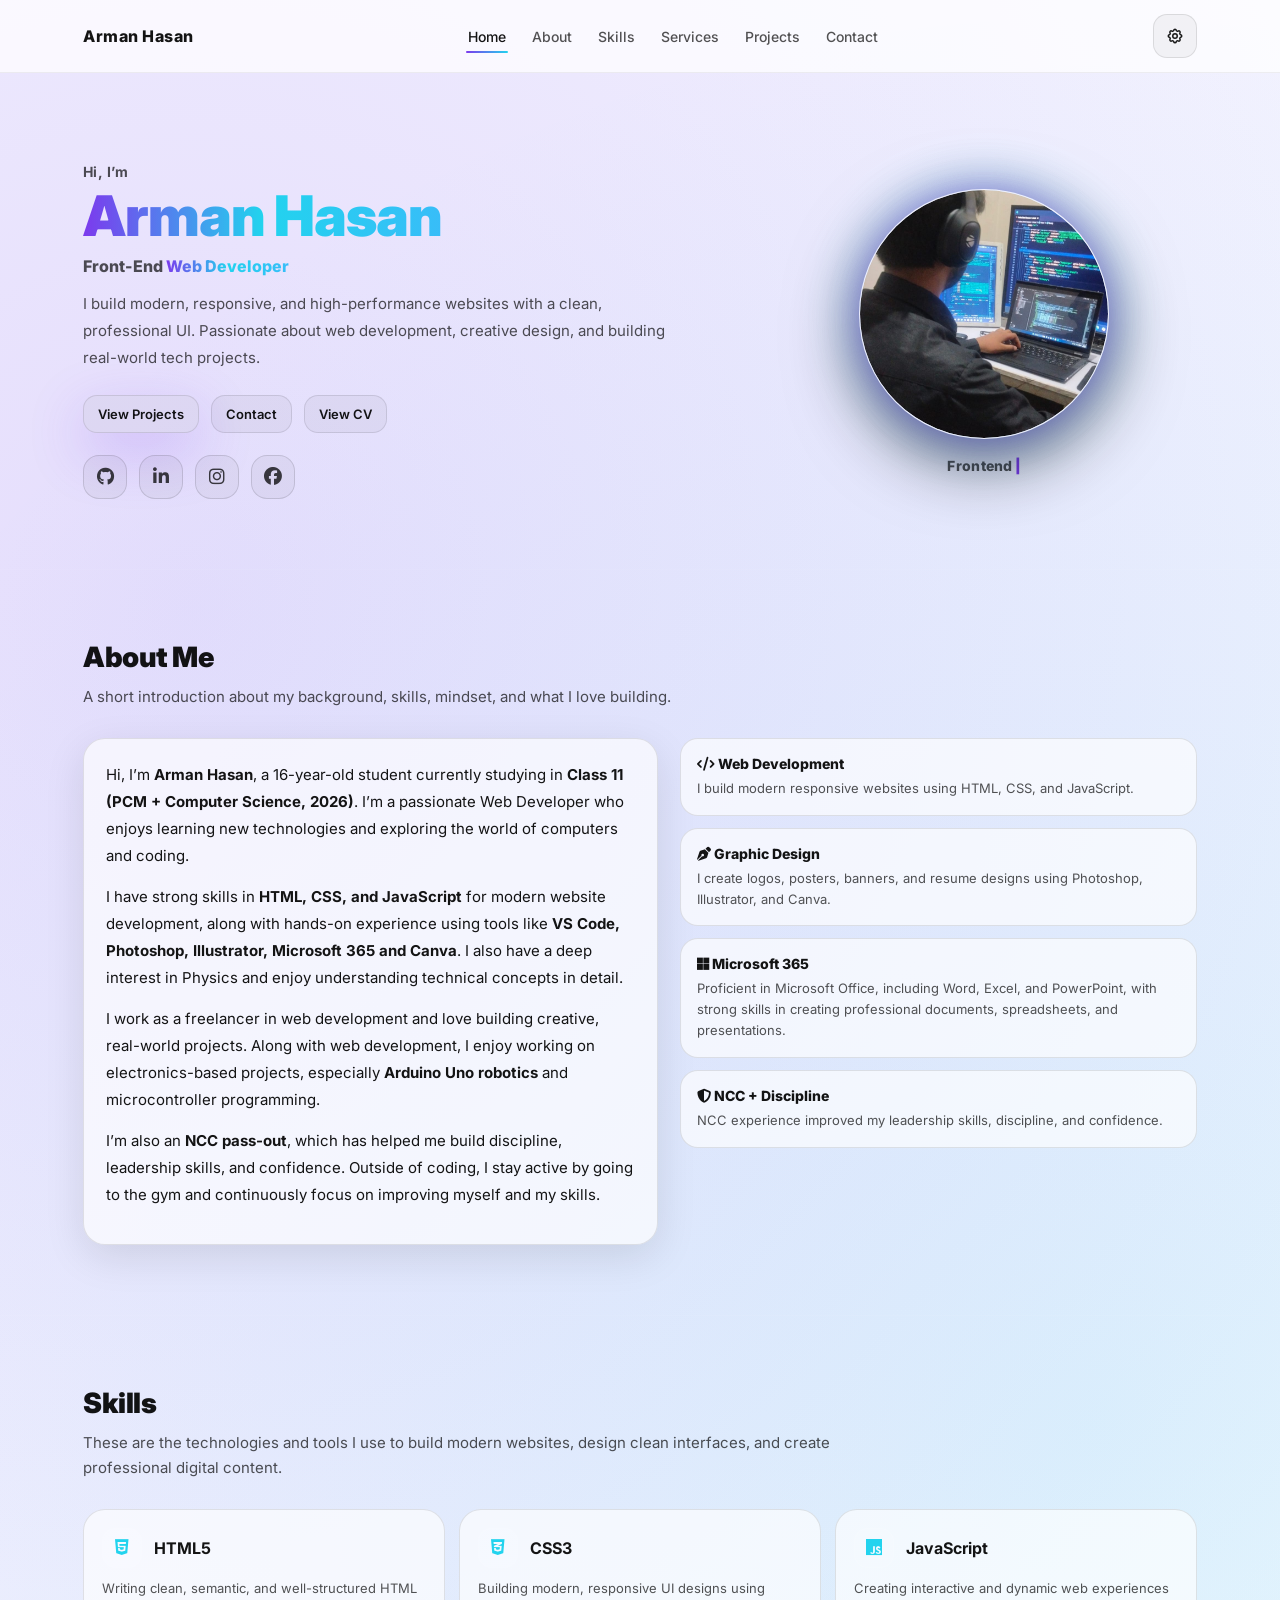
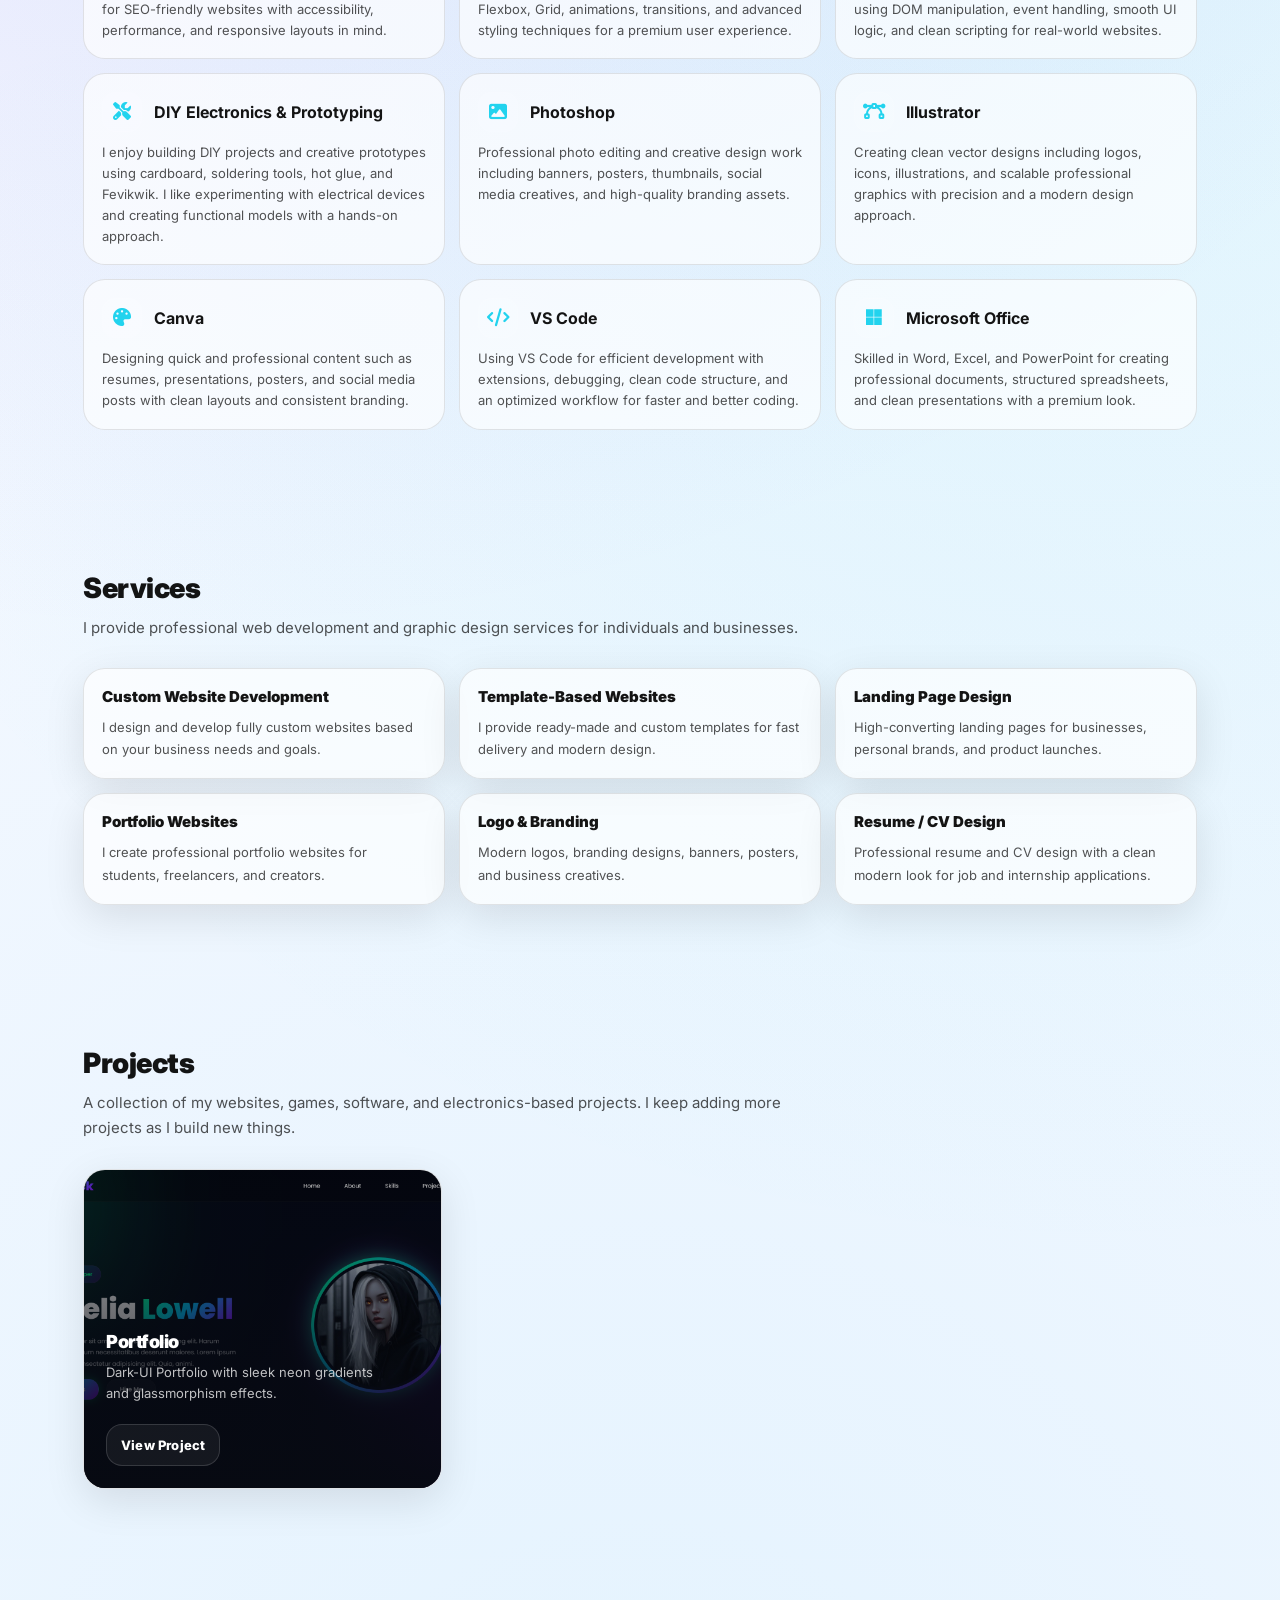
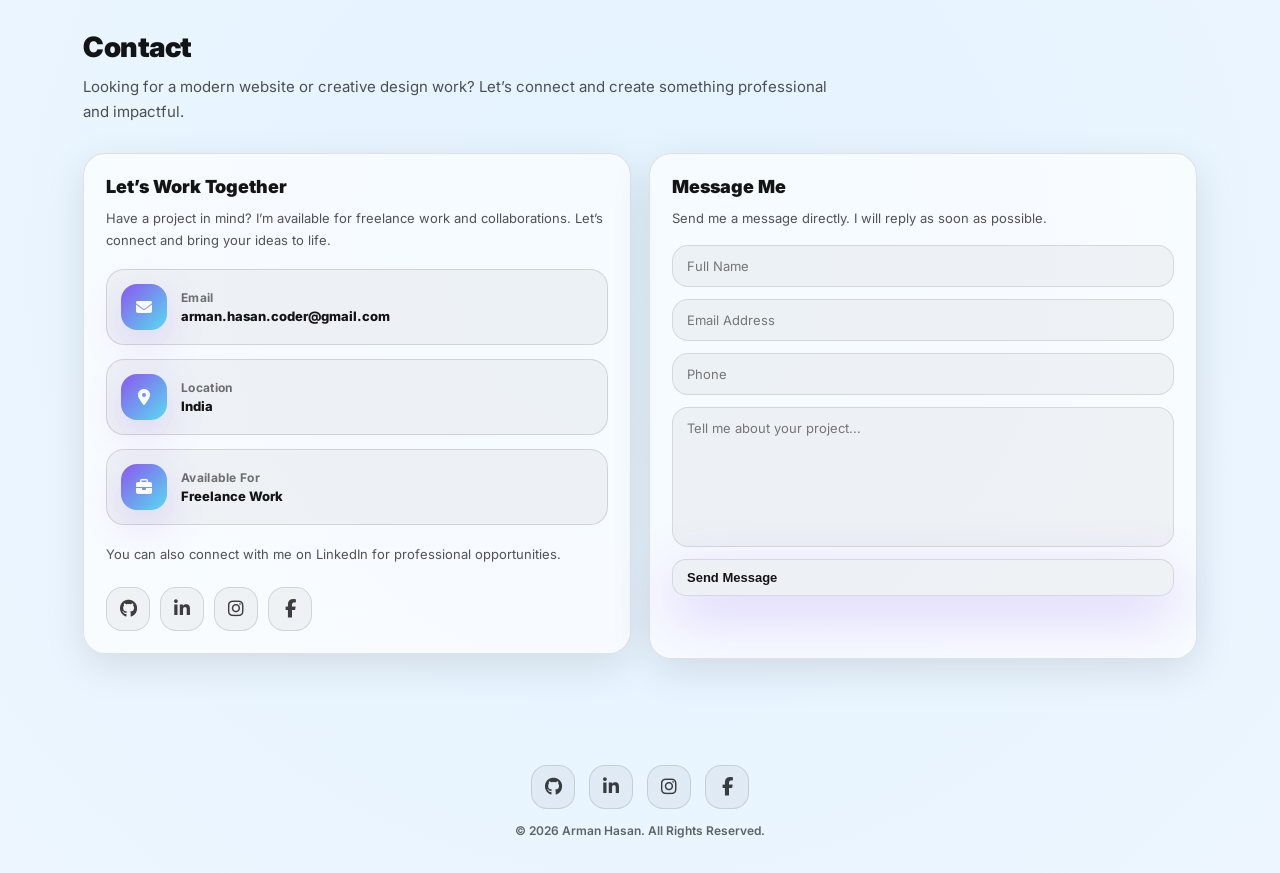
==== index.html @ ed1e7689 "remove class active" ====
<!-- ==========================================================
     Portfolio Website
     Author: Arman Hasan
     Website: https://armanhasancoder.github.io/portfolio/
     Last Updated: 2026-05-13
========================================================== -->
<!DOCTYPE html>
<html lang="en">

<head>
  <!-- ===========================
       BASIC SEO META TAGS
  ============================ -->
  <meta charset="UTF-8" />
  <meta name="viewport" content="width=device-width, initial-scale=1.0" />
  <title>Arman Hasan | Front-End Web Developer & Designer Portfolio</title>

  <meta name="description"
    content="Hi, I’m Arman Hasan — a Front-End Web Developer and Graphic Designer. Explore my portfolio, projects, skills, and services. Available for freelance work and collaborations." />
  <meta name="keywords"
    content="Arman Hasan, Portfolio, Web Developer, HTML, CSS, JavaScript, Graphic Designer, Arduino, Freelancer" />
  <meta name="author" content="Arman Hasan" />

  <!-- ===========================
       OPEN GRAPH (SOCIAL PREVIEW)
  ============================ -->
  <meta property="og:title" content="Arman Hasan | Front-End Web Developer Portfolio" />
  <meta property="og:description"
    content="Front-End Web Developer & Graphic Designer. Explore my projects, skills, and services. Available for freelance work and collaborations." />
  <meta property="og:type" content="website" />
  <meta property="og:image" content="https://armanhasancoder.github.io/portfolio/portfolio.png" />
  <meta property="og:site_name" content="Arman Hasan Portfolio" />

  <meta name="twitter:card" content="summary_large_image" />
  <meta name="twitter:title" content="Arman Hasan | Front-End Web Developer Portfolio" />
  <meta name="twitter:description"
  content="Front-End Web Developer & Graphic Designer. Explore my portfolio, projects, skills, and services. Available for freelance work." />
  <meta name="twitter:image" content="https://armanhasancoder.github.io/portfolio/portfolio.png" />



  <!-- ===========================
       FONTS + ICONS
  ============================ -->
  <link rel="preconnect" href="https://fonts.googleapis.com" />
  <link rel="preconnect" href="https://fonts.gstatic.com" crossorigin />
  <link href="https://fonts.googleapis.com/css2?family=Inter:wght@400;500;600;700;800&display=swap" rel="stylesheet" />
  <link rel="stylesheet" href="https://cdnjs.cloudflare.com/ajax/libs/font-awesome/6.5.0/css/all.min.css" />

  <!-- ===========================
       CSS FILE
  ============================ -->
  <link rel="stylesheet" href="style.css" />
  <link rel="canonical" href="https://armanhasancoder.github.io/portfolio/" />
  <meta property="og:url" content="https://armanhasancoder.github.io/portfolio/" />
  <meta name="twitter:url" content="https://armanhasancoder.github.io/portfolio/" />

  <link rel="icon" type="image/png" href="https://armanhasancoder.github.io/portfolio/favicon-96x96.png"
    sizes="96x96" />
  <link rel="icon" type="image/svg+xml" href="https://armanhasancoder.github.io/portfolio/favicon.svg" />
  <link rel="shortcut icon" href="https://armanhasancoder.github.io/portfolio/favicon.ico" />
  <link rel="apple-touch-icon" sizes="180x180"
    href="https://armanhasancoder.github.io/portfolio/apple-touch-icon.png" />
  <meta name="apple-mobile-web-app-title" content="arman portfolio" />
  <link rel="manifest" href="https://armanhasancoder.github.io/portfolio/site.webmanifest" />
</head>

<body>
  <!-- ===========================
       HEADER
  ============================ -->
  <header>
    <div class="container">
      <div class="nav">
        <a href="#home" class="logo">
          <span>Arman Hasan</span>
        </a>

        <nav>
          <ul id="navLinks">
            <li><a href="#home">Home</a></li>
            <li><a href="#about">About</a></li>
            <li><a href="#skills">Skills</a></li>
            <li><a href="#services">Services</a></li>
            <li><a href="#projects">Projects</a></li>
            <li><a href="#contact">Contact</a></li>
          </ul>
        </nav>

        <div class="nav-actions">
          <!-- THEME SETTINGS -->
          <div class="theme-settings" id="themeSettings">
            <button class="settings-btn" id="settingsBtn" aria-label="Theme Settings">
              <svg xmlns="http://www.w3.org/2000/svg" fill="none" viewBox="0 0 24 24" stroke="currentColor">
                <path stroke-linecap="round" stroke-linejoin="round" stroke-width="2"
                  d="M10.325 4.317c.426-1.756 2.924-1.756 3.35 0a1.724 1.724 0 002.573 1.066c1.543-.94 3.31.826 2.37 2.37a1.724 1.724 0 001.065 2.572c1.756.426 1.756 2.924 0 3.35a1.724 1.724 0 00-1.066 2.573c.94 1.543-.826 3.31-2.37 2.37a1.724 1.724 0 00-2.572 1.065c-.426 1.756-2.924 1.756-3.35 0a1.724 1.724 0 00-2.573-1.066c-1.543.94-3.31-.826-2.37-2.37a1.724 1.724 0 00-1.065-2.572c-1.756-.426-1.756-2.924 0-3.35a1.724 1.724 0 001.066-2.573c-.94-1.543.826-3.31 2.37-2.37.996.608 2.296.07 2.572-1.065z" />
                <path stroke-linecap="round" stroke-linejoin="round" stroke-width="2"
                  d="M15 12a3 3 0 11-6 0 3 3 0 016 0z" />
              </svg>
            </button>

            <div class="theme-dropdown" id="themeDropdown">
              <button class="theme-option" data-theme="dark">
                <div class="theme-left">
                  <svg xmlns="http://www.w3.org/2000/svg" fill="none" viewBox="0 0 24 24" stroke="currentColor">
                    <path stroke-linecap="round" stroke-linejoin="round" stroke-width="2"
                      d="M21 12.79A9 9 0 1111.21 3a7 7 0 109.79 9.79z" />
                  </svg>
                  <span>Dark</span>
                </div>
              </button>

              <button class="theme-option" data-theme="light">
                <div class="theme-left">
                  <svg xmlns="http://www.w3.org/2000/svg" fill="none" viewBox="0 0 24 24" stroke="currentColor">
                    <path stroke-linecap="round" stroke-linejoin="round" stroke-width="2"
                      d="M12 3v2m0 14v2m9-9h-2M5 12H3m15.364 6.364l-1.414-1.414M7.05 7.05 5.636 5.636m12.728 0-1.414 1.414M7.05 16.95l-1.414 1.414" />
                    <circle cx="12" cy="12" r="4" stroke-width="2"></circle>
                  </svg>
                  <span>Light</span>
                </div>
              </button>

              <button class="theme-option" data-theme="system">
                <div class="theme-left">
                  <svg xmlns="http://www.w3.org/2000/svg" fill="none" viewBox="0 0 24 24" stroke="currentColor">
                    <path stroke-linecap="round" stroke-linejoin="round" stroke-width="2"
                      d="M9.75 17L9 21h6l-.75-4M4 4h16v11H4V4z" />
                  </svg>
                  <span>System</span>
                </div>
              </button>
            </div>
          </div>

          <!-- MOBILE MENU BUTTON -->
          <button class="hamburger" id="hamburgerBtn" aria-label="Open Menu" aria-expanded="false">
            <span></span>
          </button>
        </div>
      </div>

      <!-- MOBILE MENU -->
      <div class="mobile-menu" id="mobileMenu">
        <ul>
          <li><a href="#home" class="m-link">Home</a></li>
          <li><a href="#about" class="m-link">About</a></li>
          <li><a href="#skills" class="m-link">Skills</a></li>
          <li><a href="#services" class="m-link">Services</a></li>
          <li><a href="#projects" class="m-link">Projects</a></li>
          <li><a href="#contact" class="m-link">Contact</a></li>
        </ul>
      </div>
    </div>
  </header>

  <!-- ===========================
       MAIN CONTENT
  ============================ -->
  <main>
    <!-- ===========================
         HERO
    ============================ -->
    <section class="hero" id="home">
      <div class="container">
        <div class="hero-grid">

          <!-- LEFT SIDE -->
          <div class="hero-left reveal">
            <p class="hero-topline">Hi, I’m</p>

            <h1 class="hero-title">
              <span class="gradient-text">Arman Hasan</span>
            </h1>

            <p class="hero-role">
              Front-End <span class="hero-role-gradient">Web Developer</span>
            </p>

            <p class="hero-subtitle">
              I build modern, responsive, and high-performance websites with a clean, professional UI. Passionate about
              web development, creative design, and building real-world tech projects.
            </p>

            <div class="hero-actions">
              <a href="#projects" class="btn btn-primary">View Projects</a>
              <a href="#contact" class="btn btn-outline">Contact</a>
              <a href="temp.html" target="_self" class="btn btn-outline">View CV</a>
            </div>

            <div class="hero-social">
              <a href="https://github.com/armanhasancoder" target="_blank" class="social-icon" aria-label="GitHub">
                <i class="fa-brands fa-github"></i>
              </a>

              <a href="https://www.linkedin.com/in/armancoder/" target="_blank" class="social-icon"
                aria-label="LinkedIn">
                <i class="fa-brands fa-linkedin-in"></i>
              </a>

              <a href="https://www.instagram.com/armanhasancoder" target="_blank" class="social-icon"
                aria-label="Instagram">
                <i class="fa-brands fa-instagram"></i>
              </a>

              <a href="temp.html" target="_self" class="social-icon" aria-label="facebook">
                <i class="fa-brands fa-facebook"></i>
              </a>
            </div>
          </div>

          <!-- RIGHT SIDE -->
          <div class="hero-right reveal">
            <div class="hero-photo-wrap">

              <img src="photo.jpeg" alt="Arman Hasan" class="hero-photo">

              <div class="hero-photo-placeholder">
                photo.jpg
              </div>

              <div class="hero-glow"></div>
            </div>

            <p class="hero-typewriter">
              <span id="typewriterText"></span><span class="cursor">|</span>
            </p>
          </div>

        </div>
      </div>
    </section>


    <div class="divider"></div>

    <!-- ===========================
         ABOUT
    ============================ -->
    <section id="about">
      <div class="container">
        <div class="section-head reveal">
          <h2 class="section-title">About Me</h2>
          <p class="section-desc">
            A short introduction about my background, skills, mindset, and what I love building.
          </p>
        </div>

        <div class="about-grid">
          <div class="about-card reveal">
            <div class="about-text">
              <p>
                Hi, I’m <span class="highlight">Arman Hasan</span>, a 16-year-old student currently studying in
                <span class="highlight">Class 11 (PCM + Computer Science, 2026)</span>. I’m a passionate Web Developer
                who enjoys learning new technologies and exploring the world of computers and coding.
              </p>

              <p>
                I have strong skills in <span class="highlight">HTML, CSS, and JavaScript</span> for modern website
                development,
                along with hands-on experience using tools like
                <span class="highlight">VS Code, Photoshop, Illustrator, Microsoft 365 and Canva</span>.
                I also have a deep interest in Physics and enjoy understanding technical concepts in detail.
              </p>

              <p>
                I work as a freelancer in web development and love building creative, real-world projects.
                Along with web development, I enjoy working on electronics-based projects, especially
                <span class="highlight">Arduino Uno robotics</span> and microcontroller programming.
              </p>

              <p>
                I’m also an <span class="highlight">NCC pass-out</span>, which has helped me build discipline,
                leadership skills, and confidence. Outside of coding, I stay active by going to the gym
                and continuously focus on improving myself and my skills.
              </p>
            </div>
          </div>

          <div class="quick-facts reveal">
            <div class="fact">
              <h4><i class="fa-solid fa-code"></i> Web Development</h4>
              <p>I build modern responsive websites using HTML, CSS, and JavaScript.</p>
            </div>

            <div class="fact">
              <h4><i class="fa-solid fa-pen-nib"></i> Graphic Design</h4>
              <p>I create logos, posters, banners, and resume designs using Photoshop, Illustrator, and Canva.</p>
            </div>

            <div class="fact">
              <h4><i class="fa-brands fa-microsoft"></i> Microsoft 365</h4>
              <p>Proficient in Microsoft Office, including Word, Excel, and PowerPoint, with strong skills in creating
                professional documents, spreadsheets, and presentations.</p>
            </div>

            <div class="fact">
              <h4><i class="fa-solid fa-shield-halved"></i> NCC + Discipline</h4>
              <p>NCC experience improved my leadership skills, discipline, and confidence.</p>
            </div>
          </div>
        </div>
      </div>
    </section>

    <div class="divider"></div>

    <!-- ===========================
         SKILLS
    ============================ -->
    <section id="skills">
      <div class="container">
        <div class="section-head reveal">
          <h2 class="section-title">Skills</h2>
          <p class="section-desc">
            These are the technologies and tools I use to build modern websites, design clean interfaces, and create
            professional digital content.
          </p>
        </div>

        <div class="skills-grid">
          <div class="skill-card reveal">
            <div class="skill-head">
              <div class="skill-icon"><i class="fa-brands fa-html5"></i></div>
              <h4>HTML5</h4>
            </div>
            <p class="skill-desc">
              Writing clean, semantic, and well-structured HTML for SEO-friendly websites with accessibility,
              performance, and responsive layouts in mind.
            </p>
          </div>

          <div class="skill-card reveal">
            <div class="skill-head">
              <div class="skill-icon"><i class="fa-brands fa-css3-alt"></i></div>
              <h4>CSS3</h4>
            </div>
            <p class="skill-desc">
              Building modern, responsive UI designs using Flexbox, Grid, animations, transitions, and advanced styling
              techniques for a premium user experience.
            </p>
          </div>

          <div class="skill-card reveal">
            <div class="skill-head">
              <div class="skill-icon"><i class="fa-brands fa-js"></i></div>
              <h4>JavaScript</h4>
            </div>
            <p class="skill-desc">
              Creating interactive and dynamic web experiences using DOM manipulation, event handling, smooth UI logic,
              and clean scripting for real-world websites.
            </p>
          </div>

          <div class="skill-card reveal">
            <div class="skill-head">
              <div class="skill-icon"><i class="fa-solid fa-screwdriver-wrench"></i></div>
              <h4>DIY Electronics & Prototyping</h4>
            </div>
            <p class="skill-desc">
              I enjoy building DIY projects and creative prototypes using cardboard, soldering tools, hot glue, and
              Fevikwik. I like experimenting with electrical devices and creating functional models with a hands-on
              approach.
            </p>
          </div>

          <div class="skill-card reveal">
            <div class="skill-head">
              <div class="skill-icon"><i class="fa-solid fa-image"></i></div>
              <h4>Photoshop</h4>
            </div>
            <p class="skill-desc">
              Professional photo editing and creative design work including banners, posters, thumbnails, social media
              creatives, and high-quality branding assets.
            </p>
          </div>

          <div class="skill-card reveal">
            <div class="skill-head">
              <div class="skill-icon"><i class="fa-solid fa-bezier-curve"></i></div>
              <h4>Illustrator</h4>
            </div>
            <p class="skill-desc">
              Creating clean vector designs including logos, icons, illustrations, and scalable professional graphics
              with precision and a modern design approach.
            </p>
          </div>

          <div class="skill-card reveal">
            <div class="skill-head">
              <div class="skill-icon"><i class="fa-solid fa-palette"></i></div>
              <h4>Canva</h4>
            </div>
            <p class="skill-desc">
              Designing quick and professional content such as resumes, presentations, posters, and social media posts
              with clean layouts and consistent branding.
            </p>
          </div>

          <div class="skill-card reveal">
            <div class="skill-head">
              <div class="skill-icon"><i class="fa-solid fa-code"></i></div>
              <h4>VS Code</h4>
            </div>
            <p class="skill-desc">
              Using VS Code for efficient development with extensions, debugging, clean code structure, and an optimized
              workflow for faster and better coding.
            </p>
          </div>

          <div class="skill-card reveal">
            <div class="skill-head">
              <div class="skill-icon"><i class="fa-brands fa-microsoft"></i></div>
              <h4>Microsoft Office</h4>
            </div>
            <p class="skill-desc">
              Skilled in Word, Excel, and PowerPoint for creating professional documents, structured spreadsheets, and
              clean presentations with a premium look.
            </p>
          </div>
        </div>
      </div>
    </section>

    <div class="divider"></div>

    <!-- ===========================
         SERVICES
    ============================ -->
    <section id="services">
      <div class="container">
        <div class="section-head reveal">
          <h2 class="section-title">Services</h2>
          <p class="section-desc">
            I provide professional web development and graphic design services for individuals and businesses.
          </p>
        </div>

        <div class="services-grid">
          <div class="service-card reveal">
            <h4>Custom Website Development</h4>
            <p>I design and develop fully custom websites based on your business needs and goals.</p>
          </div>

          <div class="service-card reveal">
            <h4>Template-Based Websites</h4>
            <p>I provide ready-made and custom templates for fast delivery and modern design.</p>
          </div>

          <div class="service-card reveal">
            <h4>Landing Page Design</h4>
            <p>High-converting landing pages for businesses, personal brands, and product launches.</p>
          </div>

          <div class="service-card reveal">
            <h4>Portfolio Websites</h4>
            <p>I create professional portfolio websites for students, freelancers, and creators.</p>
          </div>

          <div class="service-card reveal">
            <h4>Logo & Branding</h4>
            <p>Modern logos, branding designs, banners, posters, and business creatives.</p>
          </div>

          <div class="service-card reveal">
            <h4>Resume / CV Design</h4>
            <p>Professional resume and CV design with a clean modern look for job and internship applications.</p>
          </div>
        </div>
      </div>
    </section>

    <div class="divider"></div>

    <!-- ===========================
         PROJECTS
    ============================ -->
    <section id="projects">
      <div class="container">

        <div class="section-head reveal">
          <h2 class="section-title">Projects</h2>
          <p class="section-desc">
            A collection of my websites, games, software, and electronics-based projects.
            I keep adding more projects as I build new things.
          </p>
        </div>

        <div class="projects-grid">

          <div class="project-card reveal">
            <img src="https://armanhasancoder.github.io/portfolio/projects/project_1/Project_1.png"
              alt="Portfolio Website Project Screenshot" class="project-img">

            <div class="project-overlay">
              <h3 class="project-title">Portfolio</h3>
              <p class="project-desc">
                Dark-UI Portfolio with sleek neon gradients and glassmorphism effects.
              </p>

              <a href="https://armanhasancoder.github.io/portfolio/projects/project_1/project_1.html"
                class="project-btn" target="_blank">View Project</a>
            </div>
          </div>

        </div>

      </div>
    </section>

    <div class="divider"></div>



    <!-- ===========================
         CONTACT
    ============================ -->
    <section id="contact">
      <div class="container">
        <div class="section-head reveal">
          <h2 class="section-title">Contact</h2>
          <p class="section-desc">
            Looking for a modern website or creative design work? Let’s connect and create something professional and
            impactful.
          </p>
        </div>

        <div class="contact-grid">
          <div class="contact-card reveal">
            <h3>Let’s Work Together</h3>
            <p>
              Have a project in mind? I’m available for freelance work and collaborations. Let’s connect and bring your
              ideas to life.
            </p>

            <div class="contact-info">

              <div class="contact-item">
                <div class="c-left">
                  <div class="c-icon">
                    <i class="fa-solid fa-envelope"></i>
                  </div>
                  <div class="c-text">
                    <span>Email</span>
                    <b>arman.hasan.coder@gmail.com</b>
                  </div>
                </div>
              </div>

              <div class="contact-item">
                <div class="c-left">
                  <div class="c-icon">
                    <i class="fa-solid fa-location-dot"></i>
                  </div>
                  <div class="c-text">
                    <span>Location</span>
                    <b>India</b>
                  </div>
                </div>
              </div>

              <div class="contact-item">
                <div class="c-left">
                  <div class="c-icon">
                    <i class="fa-solid fa-briefcase"></i>
                  </div>
                  <div class="c-text">
                    <span>Available For</span>
                    <b>Freelance Work</b>
                  </div>
                </div>
              </div>

            </div>

            <p class="contact-note">
              You can also connect with me on LinkedIn for professional opportunities.
            </p>


            <div class="social-row contact-social">
              <a href="https://github.com/armanhasancoder" target="_blank" class="social-icon" aria-label="GitHub">
                <i class="fa-brands fa-github"></i>
              </a>

              <a href="https://www.linkedin.com/in/armancoder/" target="_blank" class="social-icon"
                aria-label="LinkedIn">
                <i class="fa-brands fa-linkedin-in"></i>
              </a>

              <a href="https://www.instagram.com/armanhasancoder" target="_blank" class="social-icon"
                aria-label="Instagram">
                <i class="fa-brands fa-instagram"></i>
              </a>

              <a href="temp.html" target="_blank" class="social-icon" aria-label="Facebook">
                <i class="fa-brands fa-facebook-f"></i>
              </a>
            </div>
          </div>

          <div class="contact-card reveal">
            <h3>Message Me</h3>
            <p>
              Send me a message directly. I will reply as soon as possible.
            </p>

            <form id="contactForm" action="https://formspree.io/f/xkoykvaw" method="POST" novalidate>
              <input type="text" name="name" placeholder="Full Name" required />
              <input type="email" name="email" placeholder="Email Address" required />
              <input type="tel" name="number" placeholder="Phone" required />
              <textarea name="message" placeholder="Tell me about your project..." required></textarea>

              <button class="btn btn-primary" type="submit">Send Message</button>

              <p id="formMsg" class="form-note"></p>
            </form>
          </div>
        </div>
      </div>
    </section>
  </main>

  <!-- ===========================
       FOOTER
  ============================ -->
  <footer class="footer">
    <div class="footer-social">
      <a href="https://github.com/armanhasancoder" target="_blank" class="social-icon" aria-label="GitHub">
        <i class="fa-brands fa-github"></i>
      </a>

      <a href="https://www.linkedin.com/in/armancoder/" target="_blank" class="social-icon" aria-label="LinkedIn">
        <i class="fa-brands fa-linkedin-in"></i>
      </a>

      <a href="https://www.instagram.com/armanhasancoder" target="_blank" class="social-icon" aria-label="Instagram">
        <i class="fa-brands fa-instagram"></i>
      </a>

      <a href="temp.html" target="_blank" class="social-icon" aria-label="Facebook">
        <i class="fa-brands fa-facebook-f"></i>
      </a>
    </div>

    <p class="footer-copy">
      © <span id="year"></span> Arman Hasan. All Rights Reserved.
    </p>
  </footer>

  <!-- BACK TO TOP -->
  <div class="to-top" id="toTopBtn" title="Back to top">↑</div>

  <script src="script.js"></script>
</body>

</html>
---- style.css ----
/* ===========================
   ROOT + RESET
=========================== */
:root {
  --bg: #070a12;
  --bg-2: #0b1020;

  --card: rgba(255, 255, 255, 0.06);
  --card-2: rgba(255, 255, 255, 0.08);
  --border: rgba(255, 255, 255, 0.12);

  --text: rgba(255, 255, 255, 0.92);
  --muted: rgba(255, 255, 255, 0.7);
  --muted-2: rgba(255, 255, 255, 0.55);

  --primary: #7c3aed;
  --primary-2: #22d3ee;
  --primary-3: #38bdf8;

  --shadow: 0 18px 55px rgba(0, 0, 0, 0.65);
  --shadow-soft: 0 12px 40px rgba(0, 0, 0, 0.4);

  --radius: 18px;
  --radius-2: 22px;
  --max: 1150px;
}

* {
  margin: 0;
  padding: 0;
  box-sizing: border-box;
}

html {
  scroll-behavior: smooth;
}

body {
  font-family: "Inter", system-ui, sans-serif;
  background: radial-gradient(circle at 15% 15%, rgba(124, 58, 237, 0.18), transparent 45%),
    radial-gradient(circle at 85% 35%, rgba(34, 211, 238, 0.14), transparent 50%),
    radial-gradient(circle at 50% 85%, rgba(56, 189, 248, 0.12), transparent 55%),
    var(--bg);
  color: var(--text);
  overflow-x: hidden;

  opacity: 0;
  animation: pageFade 0.6s ease forwards;
}

@keyframes pageFade {
  to {
    opacity: 1;
  }
}

a {
  color: inherit;
  text-decoration: none;
}

ul {
  list-style: none;
}

img {
  max-width: 100%;
  display: block;
}

::selection {
  background: rgba(124, 58, 237, 0.6);
  color: white;
}

/* ===========================
   SCROLLBAR
=========================== */
::-webkit-scrollbar {
  width: 10px;
}

::-webkit-scrollbar-track {
  background: rgba(255, 255, 255, 0.03);
}

::-webkit-scrollbar-thumb {
  background: rgba(255, 255, 255, 0.12);
  border-radius: 50px;
}

::-webkit-scrollbar-thumb:hover {
  background: rgba(255, 255, 255, 0.2);
}

/* ===========================
   CONTAINER
=========================== */
.container {
  max-width: var(--max);
  margin: 0 auto;
  padding: 0 18px;
}

/* ===========================
   HEADER / NAVBAR
=========================== */
header {
  position: sticky;
  top: 0;
  z-index: 999;
  background: rgba(7, 10, 18, 0.72);
  backdrop-filter: blur(14px);
  border-bottom: 1px solid rgba(255, 255, 255, 0.06);
}

.nav {
  display: flex;
  align-items: center;
  justify-content: space-between;
  padding: 14px 0;
}

.logo {
  display: flex;
  align-items: center;
  gap: 10px;
  font-weight: 800;
  letter-spacing: 0.5px;
  font-size: 16px;
}

.logo-badge {
  width: 38px;
  height: 38px;
  border-radius: 14px;
  background: linear-gradient(135deg, var(--primary), var(--primary-2));
  display: grid;
  place-items: center;
  font-weight: 900;
  color: white;
  box-shadow: var(--shadow-soft);
}

nav ul {
  display: flex;
  align-items: center;
  gap: 22px;
  font-size: 14px;
  font-weight: 500;
  color: var(--muted);
}

nav ul li a {
  position: relative;
  padding: 8px 2px;
  transition: 0.25s ease;
}

nav ul li a:hover,
nav ul li a.active {
  color: var(--text);
}

nav ul li a::after {
  content: "";
  position: absolute;
  left: 0;
  bottom: 0;
  height: 2px;
  width: 100%;
  border-radius: 20px;
  background: linear-gradient(90deg, var(--primary), var(--primary-2));
  transform: scaleX(0);
  transform-origin: left;
  transition: transform 0.35s ease;
}

nav ul li a.active::after {
  transform: scaleX(1);
}

.nav-actions {
  display: flex;
  align-items: center;
  gap: 10px;
}

/* ===========================
   BUTTONS
=========================== */
.btn {
  border: 1px solid rgba(255, 255, 255, 0.14);
  background: rgba(255, 255, 255, 0.05);
  color: white;
  padding: 10px 14px;
  border-radius: 14px;
  font-size: 13px;
  font-weight: 600;
  cursor: pointer;
  transition: 0.25s ease;
  display: inline-flex;
  align-items: center;
  gap: 10px;
  user-select: none;
}

.btn:hover {
  transform: translateY(-2px);
  border-color: rgba(255, 255, 255, 0.24);
  background: rgba(255, 255, 255, 0.08);
}

.btn-primary {
  background: linear-gradient(135deg, var(--primary), var(--primary-2));
  border: none;
  box-shadow: 0 18px 55px rgba(124, 58, 237, 0.25);
}

.btn-primary:hover {
  box-shadow: 0 18px 55px rgba(34, 211, 238, 0.18);
}

/* ===========================
   HAMBURGER BUTTON
=========================== */
.hamburger {
  display: none;
  width: 44px;
  height: 44px;
  border-radius: 14px;
  border: 1px solid rgba(255, 255, 255, 0.12);
  background: rgba(255, 255, 255, 0.05);
  cursor: pointer;
  align-items: center;
  justify-content: center;
  position: relative;
  transition: 0.25s ease;
}

.hamburger:hover {
  background: rgba(255, 255, 255, 0.08);
  transform: translateY(-2px);
}

.hamburger span {
  width: 20px;
  height: 2px;
  background: rgba(255, 255, 255, 0.85);
  display: block;
  border-radius: 10px;
  position: relative;
}

.hamburger span::before,
.hamburger span::after {
  content: "";
  position: absolute;
  left: 0;
  width: 20px;
  height: 2px;
  background: rgba(255, 255, 255, 0.85);
  border-radius: 10px;
}

.hamburger span::before {
  top: -6px;
}

.hamburger span::after {
  top: 6px;
}

/* ===========================
   MOBILE MENU (PREMIUM)
=========================== */
.mobile-menu {
  display: none;
  margin-top: 12px;
  padding: 16px;
  border-radius: 22px;
  border: 1px solid rgba(255, 255, 255, 0.1);
  background: rgba(12, 16, 28, 0.88);
  backdrop-filter: blur(18px);
  box-shadow: 0 22px 60px rgba(0, 0, 0, 0.45);
}

.mobile-menu ul {
  display: flex;
  flex-direction: column;
  gap: 12px;
}

.mobile-menu li {
  width: 100%;
}

.mobile-menu a {
  width: 100%;
  display: block;
  padding: 14px 16px;
  border-radius: 16px;
  font-size: 14px;
  font-weight: 700;
  letter-spacing: 0.2px;
  color: rgba(255, 255, 255, 0.86);
  border: 1px solid rgba(255, 255, 255, 0.08);
  background: rgba(255, 255, 255, 0.04);
  transition: 0.25s ease;
}

.mobile-menu a:hover {
  transform: translateY(-2px);
  background: linear-gradient(135deg, rgba(124, 58, 237, 0.25), rgba(34, 211, 238, 0.18));
  border-color: rgba(255, 255, 255, 0.14);
  color: white;
}

.mobile-menu.show {
  display: block;
  animation: menuDrop 0.35s ease;
}

@keyframes menuDrop {
  from {
    opacity: 0;
    transform: translateY(-12px);
  }
  to {
    opacity: 1;
    transform: translateY(0);
  }
}

/* ===========================
   THEME SETTINGS DROPDOWN
=========================== */
.theme-settings {
  position: relative;
}

.settings-btn {
  width: 44px;
  height: 44px;
  border-radius: 14px;
  border: 1px solid rgba(255, 255, 255, 0.12);
  background: rgba(255, 255, 255, 0.05);
  display: grid;
  place-items: center;
  cursor: pointer;
  transition: 0.25s ease;
}

.settings-btn:hover {
  background: rgba(255, 255, 255, 0.08);
  transform: translateY(-2px);
}

.settings-btn svg {
  width: 18px;
  height: 18px;
  opacity: 0.9;
  color: white;
}

.theme-dropdown {
  position: absolute;
  top: 55px;
  right: 0;
  width: 190px;
  border-radius: 18px;
  border: 1px solid rgba(255, 255, 255, 0.12);
  background: rgba(10, 14, 26, 0.92);
  backdrop-filter: blur(18px);
  box-shadow: var(--shadow-soft);
  padding: 10px;
  display: none;
  z-index: 9999;
}

.theme-dropdown.active {
  display: block;
}

.theme-option {
  width: 100%;
  padding: 12px 12px;
  border-radius: 14px;
  border: 1px solid transparent;
  background: rgba(255, 255, 255, 0.03);
  color: var(--text);
  font-size: 13px;
  font-weight: 700;
  cursor: pointer;
  display: flex;
  align-items: center;
  justify-content: space-between;
  transition: 0.25s ease;
}

.theme-option:hover {
  background: rgba(255, 255, 255, 0.07);
  border-color: rgba(255, 255, 255, 0.1);
}

.theme-option.active {
  background: linear-gradient(135deg, rgba(124, 58, 237, 0.35), rgba(34, 211, 238, 0.2));
  border-color: rgba(255, 255, 255, 0.12);
}

.theme-left {
  display: flex;
  align-items: center;
  gap: 10px;
}

.theme-left svg {
  width: 18px;
  height: 18px;
  opacity: 0.9;
}

.theme-option span {
  opacity: 0.75;
  font-weight: 800;
}

/* ===========================
   HERO SECTION
=========================== */
.hero {
  padding: 70px 0 50px;
  position: relative;
}

.hero-grid {
  display: grid;
  grid-template-columns: 1.4fr 0.8fr;
  gap: 30px;
  align-items: center;
}

.hero h1 {
  font-size: clamp(2rem, 5vw, 3.5rem);
  line-height: 1.08;
  letter-spacing: -1px;
  font-weight: 900;
}

.gradient-text {
  background: linear-gradient(90deg, var(--primary), var(--primary-2), var(--primary-3));
  background-clip: text;
  -webkit-background-clip: text;
  color: transparent;
  -webkit-text-fill-color: transparent;
}

.hero .subtitle {
  margin-top: 14px;
  font-size: 16px;
  line-height: 1.7;
  color: var(--muted);
  max-width: 680px;
}

.hero-tags {
  display: flex;
  flex-wrap: wrap;
  gap: 10px;
  margin-top: 18px;
}

.tag {
  padding: 8px 12px;
  border-radius: 999px;
  font-size: 12px;
  font-weight: 600;
  border: 1px solid rgba(255, 255, 255, 0.1);
  background: rgba(255, 255, 255, 0.04);
  color: rgba(255, 255, 255, 0.85);
}

.hero-actions {
  margin-top: 24px;
  display: flex;
  flex-wrap: wrap;
  gap: 12px;
}

.social-row {
  margin-top: 22px;
  display: flex;
  flex-wrap: wrap;
  gap: 10px;
}

.social-btn {
  padding: 10px 12px;
  border-radius: 14px;
  border: 1px solid rgba(255, 255, 255, 0.1);
  background: rgba(255, 255, 255, 0.04);
  font-size: 13px;
  font-weight: 600;
  color: rgba(255, 255, 255, 0.82);
  transition: 0.25s ease;
  display: inline-flex;
  align-items: center;
  gap: 10px;
}

.social-btn:hover {
  background: linear-gradient(135deg, var(--primary), var(--primary-2));
  transform: translateY(-2px);
  color: white;
}

.hero-card {
  border-radius: var(--radius-2);
  border: 1px solid rgba(255, 255, 255, 0.1);
  background: linear-gradient(180deg, rgba(255, 255, 255, 0.07), rgba(255, 255, 255, 0.03));
  box-shadow: var(--shadow);
  padding: 22px;
  position: relative;
  overflow: hidden;
}

.hero-card::before {
  content: "";
  position: absolute;
  inset: 0;
  background: radial-gradient(circle at 20% 20%, rgba(124, 58, 237, 0.22), transparent 55%),
    radial-gradient(circle at 80% 30%, rgba(34, 211, 238, 0.18), transparent 55%);
  opacity: 0.8;
  pointer-events: none;
}

.hero-card-inner {
  position: relative;
  z-index: 2;
}

.profile-pic {
  width: 130px;
  height: 130px;
  border-radius: 22px;
  overflow: hidden;
  border: 1px solid rgba(255, 255, 255, 0.14);
  background: rgba(255, 255, 255, 0.05);
  display: grid;
  place-items: center;
  margin-bottom: 16px;
}

.profile-pic img {
  width: 100%;
  height: 100%;
  object-fit: cover;
}

.profile-placeholder {
  font-size: 12px;
  color: rgba(255, 255, 255, 0.75);
  text-align: center;
  padding: 12px;
  line-height: 1.4;
}

.mini-info {
  display: grid;
  gap: 10px;
  margin-top: 12px;
}

.mini-item {
  padding: 12px 12px;
  border-radius: 16px;
  background: rgba(255, 255, 255, 0.05);
  border: 1px solid rgba(255, 255, 255, 0.08);
  display: flex;
  justify-content: space-between;
  gap: 12px;
  font-size: 13px;
  color: rgba(255, 255, 255, 0.85);
}

.mini-item span {
  color: rgba(255, 255, 255, 0.65);
  font-weight: 600;
}

/* ===========================
   TYPEWRITER EFFECT
=========================== */
.typewriter {
  margin-top: 8px;
  font-size: 13px;
  font-weight: 700;
  color: var(--muted);
  letter-spacing: 0.2px;
}

.cursor {
  display: inline-block;
  margin-left: 2px;
  color: var(--primary-2);
  font-weight: 900;
  animation: blink 0.7s infinite;
}

@keyframes blink {
  50% {
    opacity: 0;
  }
}

/* ===========================
   SECTIONS
=========================== */
section {
  padding: 70px 0;
  scroll-margin-top: 90px;
}

.section-head {
  display: flex;
  flex-direction: column;
  gap: 10px;
  margin-bottom: 28px;
}

.section-title {
  font-size: 28px;
  font-weight: 900;
  letter-spacing: -0.5px;
}

.section-desc {
  color: var(--muted);
  font-size: 15px;
  line-height: 1.7;
  max-width: 760px;
}

.divider {
  height: 1px;
  width: 100%;
  background: rgba(255, 255, 255, 0.06);
}

/* ===========================
   ABOUT
=========================== */
.about-grid {
  display: grid;
  grid-template-columns: 1fr 0.9fr;
  gap: 22px;
  align-items: start;
}

.about-card {
  border-radius: var(--radius-2);
  border: 1px solid rgba(255, 255, 255, 0.1);
  background: rgba(255, 255, 255, 0.05);
  padding: 22px;
  box-shadow: var(--shadow-soft);
}

.about-text {
  color: var(--text);
  font-size: 15px;
  line-height: 1.8;
}

.about-text p {
  margin-bottom: 14px;
}

.highlight {
  color: var(--text);
  font-weight: 700;
}

.quick-facts {
  display: grid;
  gap: 12px;
}

.fact {
  border-radius: 18px;
  border: 1px solid rgba(255, 255, 255, 0.1);
  background: rgba(255, 255, 255, 0.05);
  padding: 16px;
}

.fact h4 {
  font-size: 14px;
  font-weight: 800;
  margin-bottom: 6px;
}

.fact p {
  font-size: 13px;
  color: var(--muted);
  line-height: 1.6;
}

/* ===========================
   SKILLS
=========================== */
.skills-grid {
  display: grid;
  grid-template-columns: repeat(3, 1fr);
  gap: 14px;
}

.skill-card {
  border-radius: var(--radius-2);
  border: 1px solid rgba(255, 255, 255, 0.1);
  background: rgba(255, 255, 255, 0.05);
  padding: 18px;
  transition: 0.25s ease;
  position: relative;
  overflow: hidden;
}

.skill-card:hover {
  transform: translateY(-4px);
  background: rgba(255, 255, 255, 0.07);
  border-color: rgba(255, 255, 255, 0.18);
}

.skill-head {
  display: flex;
  align-items: center;
  gap: 12px;
  margin-bottom: 10px;
}

.skill-icon {
  width: 40px;
  height: 40px;
  border-radius: 14px;
  background: rgba(255, 255, 255, 0.06);
  border: 1px solid rgba(255, 255, 255, 0.1);
  display: grid;
  place-items: center;
  font-size: 18px;
  color: var(--primary-2);
}

.skill-desc {
  font-size: 13px;
  line-height: 1.6;
  color: var(--muted);
}

/* ===========================
   SERVICES
=========================== */
.services-grid {
  display: grid;
  grid-template-columns: repeat(3, 1fr);
  gap: 14px;
}

.service-card {
  border-radius: var(--radius-2);
  border: 1px solid rgba(255, 255, 255, 0.1);
  background: rgba(255, 255, 255, 0.05);
  padding: 18px;
  transition: 0.25s ease;
  box-shadow: var(--shadow-soft);
}

.service-card:hover {
  transform: translateY(-4px);
  border-color: rgba(255, 255, 255, 0.18);
  background: rgba(255, 255, 255, 0.07);
}

.service-card h4 {
  font-size: 15px;
  font-weight: 900;
  margin-bottom: 10px;
}

.service-card p {
  font-size: 13px;
  color: var(--muted);
  line-height: 1.7;
}

/* ===========================
   PROJECTS
=========================== */
.projects-grid {
  display: grid;
  grid-template-columns: repeat(3, 1fr);
  gap: 14px;
}

.project-card {
  border-radius: var(--radius-2);
  border: 1px solid rgba(255, 255, 255, 0.1);
  background: rgba(255, 255, 255, 0.05);
  overflow: hidden;
  transition: 0.25s ease;
  box-shadow: var(--shadow-soft);
  display: flex;
  flex-direction: column;
}

.project-card:hover {
  transform: translateY(-5px);
  background: rgba(255, 255, 255, 0.07);
  border-color: rgba(255, 255, 255, 0.18);
}

.project-thumb {
  height: 170px;
  background: linear-gradient(135deg, rgba(124, 58, 237, 0.35), rgba(34, 211, 238, 0.22));
  display: grid;
  place-items: center;
  border-bottom: 1px solid rgba(255, 255, 255, 0.1);
  position: relative;
  overflow: hidden;
}

.project-thumb span {
  font-weight: 800;
  font-size: 13px;
  color: rgba(255, 255, 255, 0.8);
  text-align: center;
  padding: 12px;
  line-height: 1.5;
}

.project-content {
  padding: 16px;
  display: grid;
  gap: 10px;
  flex: 1;
}

.project-title {
  font-weight: 900;
  font-size: 15px;
}

.project-desc {
  font-size: 13px;
  line-height: 1.7;
  color: var(--muted);
}

.project-tags {
  display: flex;
  flex-wrap: wrap;
  gap: 8px;
}

.p-tag {
  font-size: 11px;
  font-weight: 700;
  padding: 6px 10px;
  border-radius: 999px;
  border: 1px solid rgba(255, 255, 255, 0.1);
  background: rgba(255, 255, 255, 0.04);
  color: rgba(255, 255, 255, 0.8);
}

.project-actions {
  margin-top: 8px;
  display: flex;
  flex-wrap: wrap;
  gap: 10px;
}

.link-btn {
  flex: 1;
  text-align: center;
  padding: 10px 12px;
  border-radius: 14px;
  border: 1px solid rgba(255, 255, 255, 0.1);
  background: rgba(255, 255, 255, 0.04);
  font-size: 12px;
  font-weight: 800;
  transition: 0.25s ease;
}

.link-btn:hover {
  background: rgba(255, 255, 255, 0.08);
  transform: translateY(-2px);
}

/* ===========================
   ACHIEVEMENTS
=========================== */
.ach-grid {
  display: grid;
  grid-template-columns: repeat(3, 1fr);
  gap: 14px;
}

.ach-card {
  border-radius: var(--radius-2);
  border: 1px solid rgba(255, 255, 255, 0.1);
  background: rgba(255, 255, 255, 0.05);
  padding: 18px;
  box-shadow: var(--shadow-soft);
  transition: 0.25s ease;
}

.ach-card:hover {
  transform: translateY(-4px);
  background: rgba(255, 255, 255, 0.07);
  border-color: rgba(255, 255, 255, 0.18);
}

.ach-card h4 {
  font-size: 15px;
  font-weight: 900;
  margin-bottom: 8px;
}

.ach-card p {
  font-size: 13px;
  color: var(--muted);
  line-height: 1.7;
}

/* ===========================
   CONTACT
=========================== */
.contact-grid {
  display: grid;
  grid-template-columns: 1fr 1fr;
  gap: 18px;
  align-items: start;
}

.contact-card {
  border-radius: var(--radius-2);
  border: 1px solid rgba(255, 255, 255, 0.1);
  background: rgba(255, 255, 255, 0.05);
  padding: 22px;
  box-shadow: var(--shadow-soft);
}

.contact-card h3 {
  font-size: 18px;
  font-weight: 900;
  margin-bottom: 10px;
}

.contact-card p {
  font-size: 13px;
  line-height: 1.7;
  color: var(--muted);
  margin-bottom: 16px;
}

.contact-info {
  display: grid;
  gap: 12px;
}

.contact-item {
  padding: 12px;
  border-radius: 16px;
  border: 1px solid rgba(255, 255, 255, 0.1);
  background: rgba(255, 255, 255, 0.04);
  display: flex;
  justify-content: space-between;
  gap: 10px;
  font-size: 13px;
  font-weight: 700;
}

.contact-item span {
  color: var(--muted);
  font-weight: 600;
}

form {
  display: grid;
  gap: 12px;
}

input,
textarea {
  width: 100%;
  padding: 12px 14px;
  border-radius: 16px;
  border: 1px solid rgba(255, 255, 255, 0.1);
  background: rgba(255, 255, 255, 0.04);
  color: var(--text);
  font-family: inherit;
  outline: none;
  font-size: 13px;
  transition: 0.25s ease;
}

input:focus,
textarea:focus {
  border-color: rgba(34, 211, 238, 0.55);
  box-shadow: 0 0 0 4px rgba(34, 211, 238, 0.12);
}

textarea {
  resize: none;
  min-height: 140px;
}

.form-note {
  font-size: 12px;
  color: var(--muted-2);
  line-height: 1.6;
}

/* ===========================
   FOOTER (CENTER SOCIAL ICONS)
=========================== */
.footer {
  padding: 35px 0;
  text-align: center;
  border-top: 1px solid rgba(255, 255, 255, 0.06);
  background: rgba(255, 255, 255, 0.02);
  backdrop-filter: blur(14px);
}

.footer-social {
  display: flex;
  justify-content: center;
  gap: 14px;
  margin-bottom: 14px;
}

.social-icon {
  width: 44px;
  height: 44px;
  border-radius: 16px;
  border: 1px solid rgba(255, 255, 255, 0.12);
  background: rgba(255, 255, 255, 0.04);
  display: grid;
  place-items: center;
  color: rgba(255, 255, 255, 0.82);
  font-size: 18px;
  transition: 0.25s ease;
}

.social-icon:hover {
  transform: translateY(-3px);
  background: linear-gradient(135deg, var(--primary), var(--primary-2));
  border-color: transparent;
  color: white;
  box-shadow: 0 18px 55px rgba(124, 58, 237, 0.25);
}

.footer-copy {
  font-size: 12px;
  font-weight: 600;
  color: rgba(255, 255, 255, 0.65);
}

/* ===========================
   REVEAL ANIMATION
=========================== */
.reveal {
  opacity: 0;
  transform: translateY(18px);
  transition: 0.8s ease;
}

.reveal.active {
  opacity: 1;
  transform: translateY(0px);
}

/* ===========================
   BACK TO TOP
=========================== */
.to-top {
  position: fixed;
  right: 18px;
  bottom: 18px;
  width: 48px;
  height: 48px;
  border-radius: 16px;
  border: 1px solid rgba(255, 255, 255, 0.12);
  background: rgba(255, 255, 255, 0.06);
  backdrop-filter: blur(12px);
  display: grid;
  place-items: center;
  cursor: pointer;
  opacity: 0;
  pointer-events: none;
  transition: 0.25s ease;
  z-index: 999;
}

.to-top.active {
  opacity: 1;
  pointer-events: auto;
}

/* ===========================
   LIGHT THEME
=========================== */
body.light-theme {
  --bg: #f7f9ff;
  --bg-2: #ffffff;

  --card: rgba(0, 0, 0, 0.05);
  --card-2: rgba(0, 0, 0, 0.07);
  --border: rgba(0, 0, 0, 0.1);

  --text: rgba(0, 0, 0, 0.92);
  --muted: rgba(0, 0, 0, 0.68);
  --muted-2: rgba(0, 0, 0, 0.55);

  --shadow: 0 18px 55px rgba(0, 0, 0, 0.12);
  --shadow-soft: 0 12px 40px rgba(0, 0, 0, 0.1);

  background: radial-gradient(circle at 15% 15%, rgba(124, 58, 237, 0.15), transparent 45%),
    radial-gradient(circle at 85% 35%, rgba(34, 211, 238, 0.12), transparent 50%),
    radial-gradient(circle at 50% 85%, rgba(56, 189, 248, 0.1), transparent 55%),
    var(--bg);
}

body.light-theme header {
  background: rgba(255, 255, 255, 0.72);
  border-bottom: 1px solid rgba(0, 0, 0, 0.06);
}

body.light-theme .theme-dropdown {
  background: rgba(255, 255, 255, 0.92);
  border: 1px solid rgba(0, 0, 0, 0.08);
}

body.light-theme .settings-btn {
  border: 1px solid rgba(0, 0, 0, 0.1);
  background: rgba(0, 0, 0, 0.04);
}

body.light-theme .settings-btn svg {
  color: black;
}

body.light-theme .btn {
  border: 1px solid rgba(0, 0, 0, 0.1);
  background: rgba(0, 0, 0, 0.04);
  color: var(--text);
}

body.light-theme .btn:hover {
  background: rgba(0, 0, 0, 0.07);
}

body.light-theme .tag,
body.light-theme .p-tag,
body.light-theme .social-btn,
body.light-theme .link-btn,
body.light-theme .mini-item,
body.light-theme .contact-item {
  border: 1px solid rgba(0, 0, 0, 0.12);
  background: rgba(0, 0, 0, 0.04);
  color: rgba(0, 0, 0, 0.85);
}

body.light-theme .tag {
  color: rgba(0, 0, 0, 0.7);
}

body.light-theme .p-tag {
  color: rgba(0, 0, 0, 0.75);
}

body.light-theme .hero-card,
body.light-theme .about-card,
body.light-theme .fact,
body.light-theme .skill-card,
body.light-theme .service-card,
body.light-theme .project-card,
body.light-theme .ach-card,
body.light-theme .contact-card {
  border: 1px solid rgba(0, 0, 0, 0.1);
  background: rgba(255, 255, 255, 0.65);
}

body.light-theme .profile-placeholder {
  color: rgba(0, 0, 0, 0.65);
}

body.light-theme .mini-item span,
body.light-theme .contact-item span {
  color: rgba(0, 0, 0, 0.55);
}

body.light-theme input,
body.light-theme textarea {
  border: 1px solid rgba(0, 0, 0, 0.1);
  background: rgba(0, 0, 0, 0.04);
  color: var(--text);
}

body.light-theme .mobile-menu {
  background: rgba(255, 255, 255, 0.92);
  border: 1px solid rgba(0, 0, 0, 0.08);
  box-shadow: 0 22px 60px rgba(0, 0, 0, 0.12);
}

body.light-theme .mobile-menu a {
  background: rgba(0, 0,  0, 0.04);
  border: 1px solid rgba(0, 0, 0, 0.08);
  color: rgba(0, 0, 0, 0.82);
}

body.light-theme .mobile-menu a:hover {
  background: linear-gradient(135deg, rgba(124, 58, 237, 0.18), rgba(34, 211, 238, 0.12));
  color: rgba(0, 0, 0, 0.95);
}

body.light-theme .hamburger {
  border: 1px solid rgba(0, 0, 0, 0.12);
  background: rgba(0, 0, 0, 0.04);
}

body.light-theme .hamburger span,
body.light-theme .hamburger span::before,
body.light-theme .hamburger span::after {
  background: rgba(0, 0, 0, 0.85);
}

body.light-theme .social-icon {
  border: 1px solid rgba(0, 0, 0, 0.12);
  background: rgba(0, 0, 0, 0.04);
  color: rgba(0, 0, 0, 0.75);
}

body.light-theme .footer-copy {
  color: rgba(0, 0, 0, 0.6);
}

body.light-theme .cursor {
  color: var(--primary);
}

/* ===========================
   RESPONSIVE
=========================== */
@media (max-width: 980px) {
  .hero-grid {
    grid-template-columns: 1fr;
  }

  .about-grid {
    grid-template-columns: 1fr;
  }

  .skills-grid,
  .services-grid,
  .projects-grid,
  .ach-grid {
    grid-template-columns: repeat(2, 1fr);
  }

  .contact-grid {
    grid-template-columns: 1fr;
  }
}

@media (max-width: 720px) {
  nav ul {
    display: none;
  }

  .hamburger {
    display: flex;
  }

  .skills-grid,
  .services-grid,
  .projects-grid,
  .ach-grid {
    grid-template-columns: 1fr;
  }

  .hero {
    padding-top: 50px;
  }

  .hero h1 {
    font-size: 2.2rem;
  }
}




/* ===========================
   HERO PREMIUM
=========================== */
.hero {
  padding: 90px 0 70px;
  position: relative;
}

.hero-grid {
  display: grid;
  grid-template-columns: 1.2fr 0.8fr;
  gap: 50px;
  align-items: center;
}

.hero-left {
  max-width: 650px;
}

.hero-topline {
  font-size: 14px;
  font-weight: 700;
  color: var(--muted);
  letter-spacing: 0.4px;
}

.hero-title {
  font-size: clamp(2.3rem, 5vw, 3.7rem);
  font-weight: 900;
  letter-spacing: -1px;
  line-height: 1.05;
  margin-top: 6px;
}

.hero-role {
  margin-top: 10px;
  font-size: 16px;
  font-weight: 800;
  color: var(--muted);
}

.hero-role-gradient {
  background: linear-gradient(90deg, var(--primary), var(--primary-2), var(--primary-3));
  background-clip: text;
  -webkit-background-clip: text;
  color: transparent;
  -webkit-text-fill-color: transparent;
}

.hero-subtitle {
  margin-top: 14px;
  font-size: 15px;
  line-height: 1.8;
  color: var(--muted);
  max-width: 600px;
}

.hero-actions {
  margin-top: 24px;
  display: flex;
  flex-wrap: wrap;
  gap: 12px;
}

.btn-outline {
  border: 1px solid rgba(255, 255, 255, 0.14);
  background: rgba(255, 255, 255, 0.05);
  color: white;
}

.btn-outline:hover {
  background: rgba(255, 255, 255, 0.08);
  transform: translateY(-2px);
}

.hero-social {
  margin-top: 22px;
  display: flex;
  gap: 12px;
  flex-wrap: wrap;
}

/* ===========================
   RIGHT HERO PHOTO (GLOW)
=========================== */
.hero-right {
  display: flex;
  flex-direction: column;
  align-items: center;
  justify-content: center;
  gap: 18px;
  text-align: center;
}

.hero-photo-wrap {
  width: 250px;
  height: 250px;
  border-radius: 50%;
  position: relative;
  display: grid;
  place-items: center;
  overflow: hidden;
  border: 1px solid rgba(255, 255, 255, 0.14);
  background: rgba(255, 255, 255, 0.05);
  box-shadow: 
    0 0 35px rgba(124, 58, 237, 0.45),
    0 0 55px rgba(34, 211, 238, 0.35),
    0 20px 70px rgba(0, 0, 0, 0.65);
}

.hero-photo {
  width: 100%;
  height: 100%;
  object-fit: cover;
  border-radius: 50%;
  z-index: 2;
  position: relative;
}

.hero-photo-placeholder {
  font-size: 14px;
  font-weight: 800;
  color: rgba(255, 255, 255, 0.7);
  z-index: 2;
  position: relative;
}

.hero-glow {
  position: absolute;
  inset: -30px;
  background: radial-gradient(circle, rgba(124, 58, 237, 0.45), rgba(34, 211, 238, 0.25), transparent 70%);
  filter: blur(35px);
  opacity: 0.9;
  z-index: 1;
  animation: glowPulse 3s ease-in-out infinite;
}

@keyframes glowPulse {
  0%, 100% {
    transform: scale(1);
    opacity: 0.85;
  }
  50% {
    transform: scale(1.15);
    opacity: 1;
  }
}

/* ===========================
   TYPEWRITER BELOW PHOTO
=========================== */
.hero-typewriter {
  font-size: 14px;
  font-weight: 800;
  color: var(--muted);
  letter-spacing: 0.3px;
}

/* ===========================
   RESPONSIVE HERO
=========================== */
@media (max-width: 980px) {
  .hero-grid {
    grid-template-columns: 1fr;
    text-align: center;
  }

  .hero-left {
    max-width: 100%;
  }

  .hero-actions {
    justify-content: center;
  }

  .hero-social {
    justify-content: center;
  }
}

@media (max-width: 520px) {
  .hero-photo-wrap {
    width: 200px;
    height: 200px;
  }
}


.form-note {
  margin-top: 12px;
  font-size: 12px;
  font-weight: 700;
  color: rgba(34, 211, 238, 0.95);
  line-height: 1.6;
  opacity: 0;
  transform: translateY(6px);
  transition: 0.3s ease;
}

.form-note.show {
  opacity: 1;
  transform: translateY(0px);
}

.form-note.error {
  color: rgba(255, 80, 80, 0.95);
}


/* ===========================
   CONTACT FORM PREMIUM ERROR
=========================== */
.input-error {
  border: 1px solid rgba(255, 70, 70, 0.9) !important;
  box-shadow: 0 0 0 4px rgba(255, 70, 70, 0.14) !important;
}

.placeholder-error::placeholder {
  color: rgba(255, 70, 70, 0.95) !important;
  font-weight: 700;
}

.shake {
  animation: shakeAnim 0.35s ease;
}

@keyframes shakeAnim {
  0% { transform: translateX(0px); }
  25% { transform: translateX(-6px); }
  50% { transform: translateX(6px); }
  75% { transform: translateX(-6px); }
  100% { transform: translateX(0px); }
}

/* message text */
.form-note {
  margin-top: 12px;
  font-size: 13px;
  font-weight: 700;
  color: rgba(255, 255, 255, 0.75);
}

.form-note.success {
  color: rgba(34, 211, 238, 0.95);
}

.form-note.error {
  color: rgba(255, 70, 70, 0.95);
}

/* Light theme fix */
body.light-theme .form-note {
  color: rgba(0, 0, 0, 0.7);
}

body.light-theme .form-note.success {
  color: rgba(0, 140, 200, 0.95);
}

body.light-theme .form-note.error {
  color: rgba(200, 40, 40, 0.95);
}



.contact-info {
  display: grid;
  gap: 14px;
  margin-top: 18px;
  margin-bottom: 18px;
}

.contact-item {
  padding: 14px 14px;
  border-radius: 18px;
  border: 1px solid rgba(255, 255, 255, 0.10);
  background: rgba(255, 255, 255, 0.04);
  transition: 0.25s ease;
}

.contact-item:hover {
  transform: translateY(-3px);
  background: rgba(255, 255, 255, 0.06);
  border-color: rgba(255, 255, 255, 0.16);
}

.c-left {
  display: flex;
  align-items: center;
  gap: 14px;
}

.c-icon {
  width: 46px;
  height: 46px;
  border-radius: 16px;
  display: grid;
  place-items: center;
  font-size: 16px;
  color: white;
  background: linear-gradient(135deg, rgba(124, 58, 237, 0.85), rgba(34, 211, 238, 0.75));
  box-shadow: 0 14px 40px rgba(124, 58, 237, 0.18);
  flex-shrink: 0;
}

.c-text {
  display: flex;
  flex-direction: column;
  gap: 3px;
}

.c-text span {
  font-size: 12px;
  font-weight: 700;
  color: var(--muted);
  letter-spacing: 0.3px;
}

.c-text b {
  font-size: 13px;
  font-weight: 800;
  color: var(--text);
}

.contact-note {
  margin-top: 18px;
  font-size: 13px;
  line-height: 1.7;
  color: var(--muted);
}


/* ===========================
   PROJECTS (PREMIUM STYLE)
=========================== */

.projects-grid {
  display: grid;
  grid-template-columns: repeat(3, 1fr);
  gap: 18px;
}

.project-card {
  position: relative;
  height: 320px;
  border-radius: var(--radius-2);
  overflow: hidden;
  border: 1px solid rgba(255, 255, 255, 0.10);
  background: rgba(255, 255, 255, 0.04);
  box-shadow: var(--shadow-soft);
  transition: 0.35s ease;
}

.project-card:hover {
  transform: translateY(-6px);
  border-color: rgba(34, 211, 238, 0.35);
  box-shadow: 0 22px 70px rgba(0, 0, 0, 0.55);
}

.project-img {
  width: 100%;
  height: 100%;
  object-fit: cover;
  filter: brightness(0.85);
  transform: scale(1);
  transition: 0.5s ease;
}

.project-card:hover .project-img {
  transform: scale(1.06);
  filter: brightness(0.7);
}

/* overlay */
.project-overlay {
  position: absolute;
  inset: 0;
  padding: 22px;
  display: flex;
  flex-direction: column;
  justify-content: flex-end;
  gap: 10px;

  background: linear-gradient(
    to top,
    rgba(7, 10, 18, 0.95),
    rgba(7, 10, 18, 0.55),
    rgba(7, 10, 18, 0.15)
  );
}

.project-title {
  font-size: 18px;
  font-weight: 900;
  letter-spacing: -0.5px;
  color: white;
}

.project-desc {
  font-size: 13px;
  line-height: 1.6;
  color: rgba(255, 255, 255, 0.75);
  max-width: 280px;
}

/* button */
.project-btn {
  margin-top: 10px;
  display: inline-flex;
  align-items: center;
  justify-content: center;
  padding: 12px 14px;
  border-radius: 16px;
  font-size: 13px;
  font-weight: 800;
  letter-spacing: 0.2px;
  width: fit-content;

  border: 1px solid rgba(255, 255, 255, 0.14);
  background: rgba(255, 255, 255, 0.06);
  color: white;

  transition: 0.25s ease;
}

.project-btn:hover {
  transform: translateY(-3px);
  background: linear-gradient(135deg, rgba(124, 58, 237, 0.85), rgba(34, 211, 238, 0.75));
  border-color: transparent;
  box-shadow: 0 18px 55px rgba(124, 58, 237, 0.22);
}

/* ===========================
   RESPONSIVE PROJECTS
=========================== */

@media (max-width: 980px) {
  .projects-grid {
    grid-template-columns: repeat(2, 1fr);
  }
}

@media (max-width: 720px) {
  .projects-grid {
    grid-template-columns: 1fr;
  }

  .project-card {
    height: 280px;
  }
}
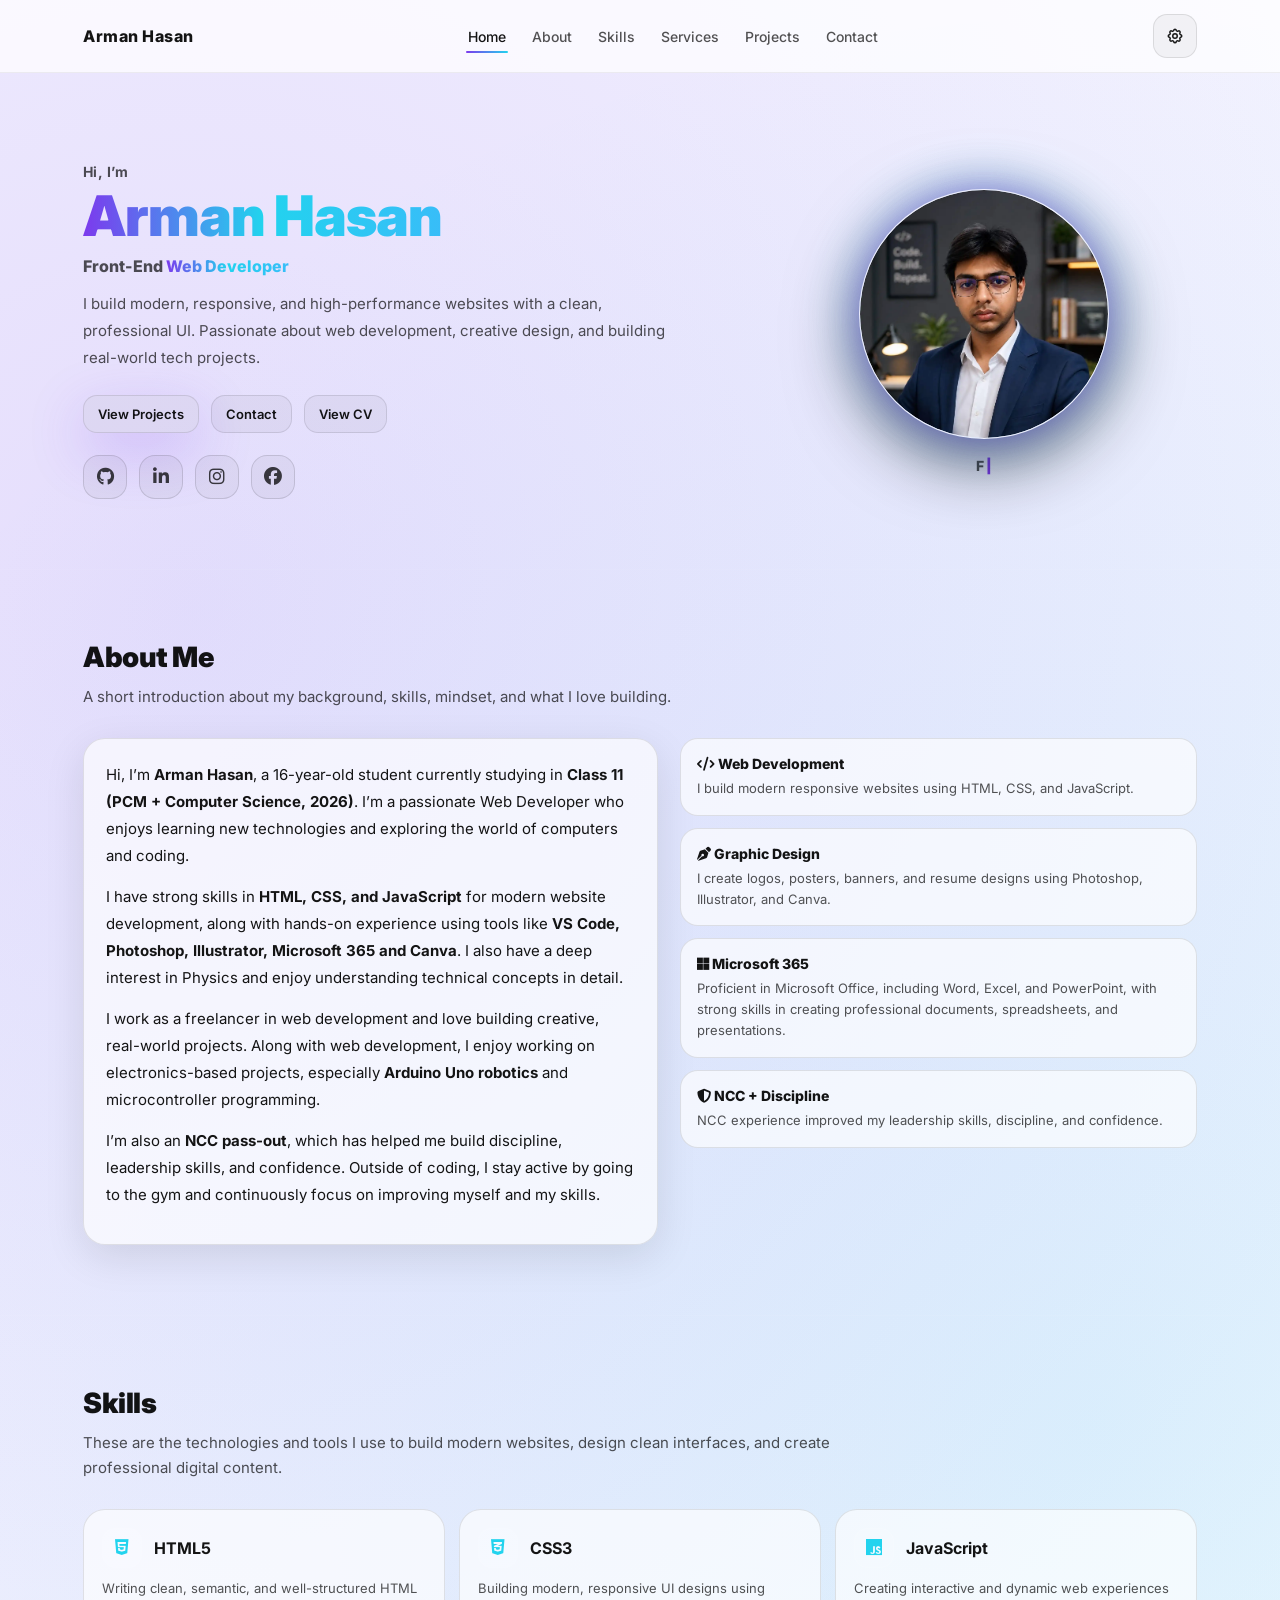
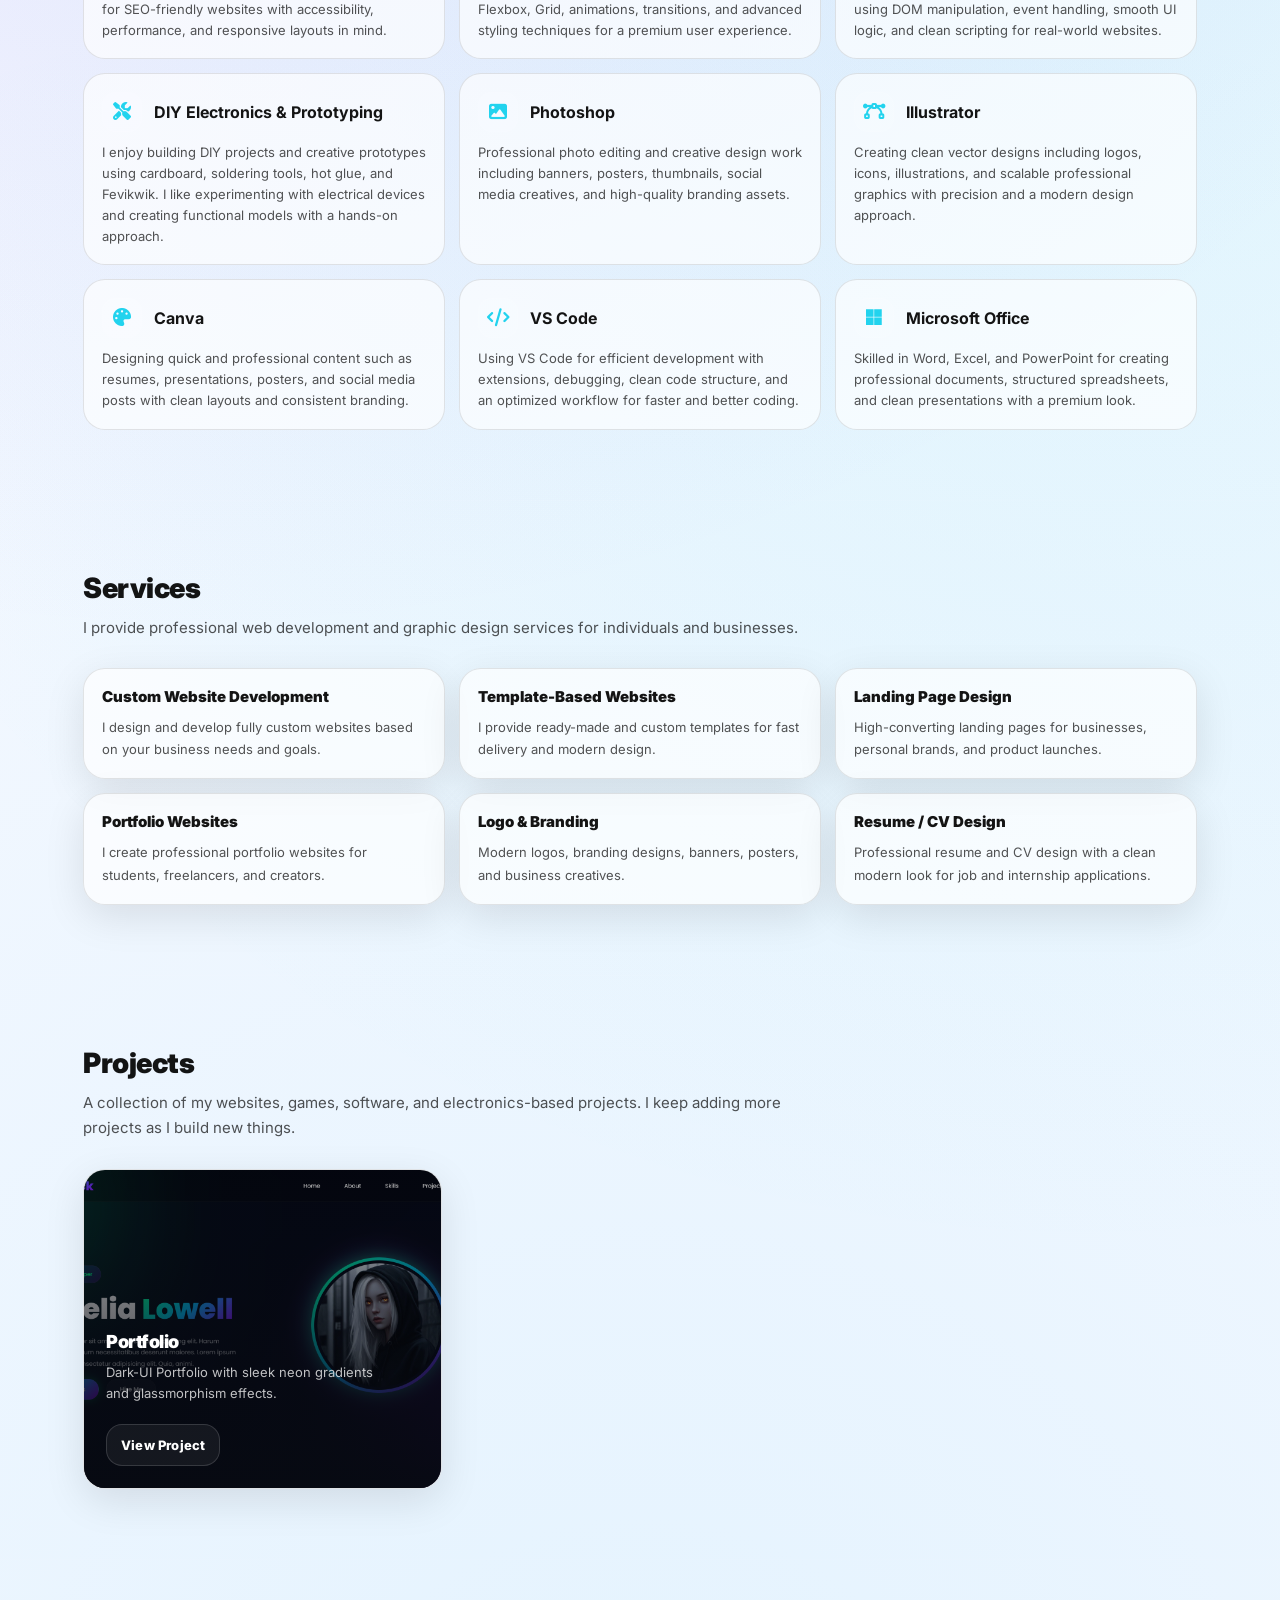
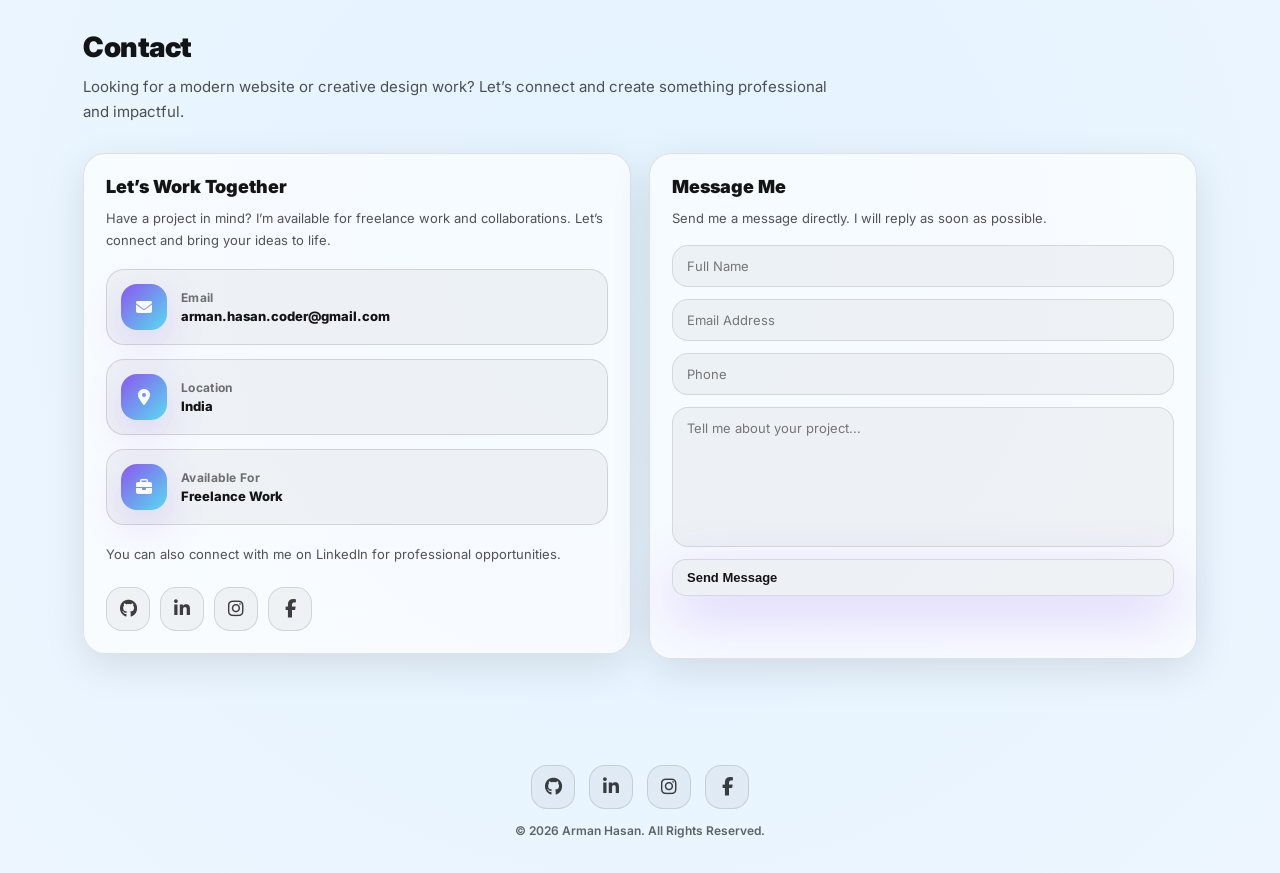
==== commit 81d1f359: "05-20-2026 changelog ## 2026-05-17 - Add arman-hasan-profile-v2.webp. - Rename photo.jpeg to arman-h" ====
--- a/index.html
+++ b/index.html
@@ -2,7 +2,7 @@
      Portfolio Website
      Author: Arman Hasan
      Website: https://armanhasancoder.github.io/portfolio/
-     Last Updated: 2026-05-13
+     Last Updated: 2026-05-20
 ========================================================== -->
 <!DOCTYPE html>
 <html lang="en">
@@ -213,7 +213,7 @@
           <div class="hero-right reveal">
             <div class="hero-photo-wrap">
 
-              <img src="photo.jpeg" alt="Arman Hasan" class="hero-photo">
+              <img src="arman-hasan-profile-v2.webp" alt="Arman Hasan" class="hero-photo">
 
               <div class="hero-photo-placeholder">
                 photo.jpg
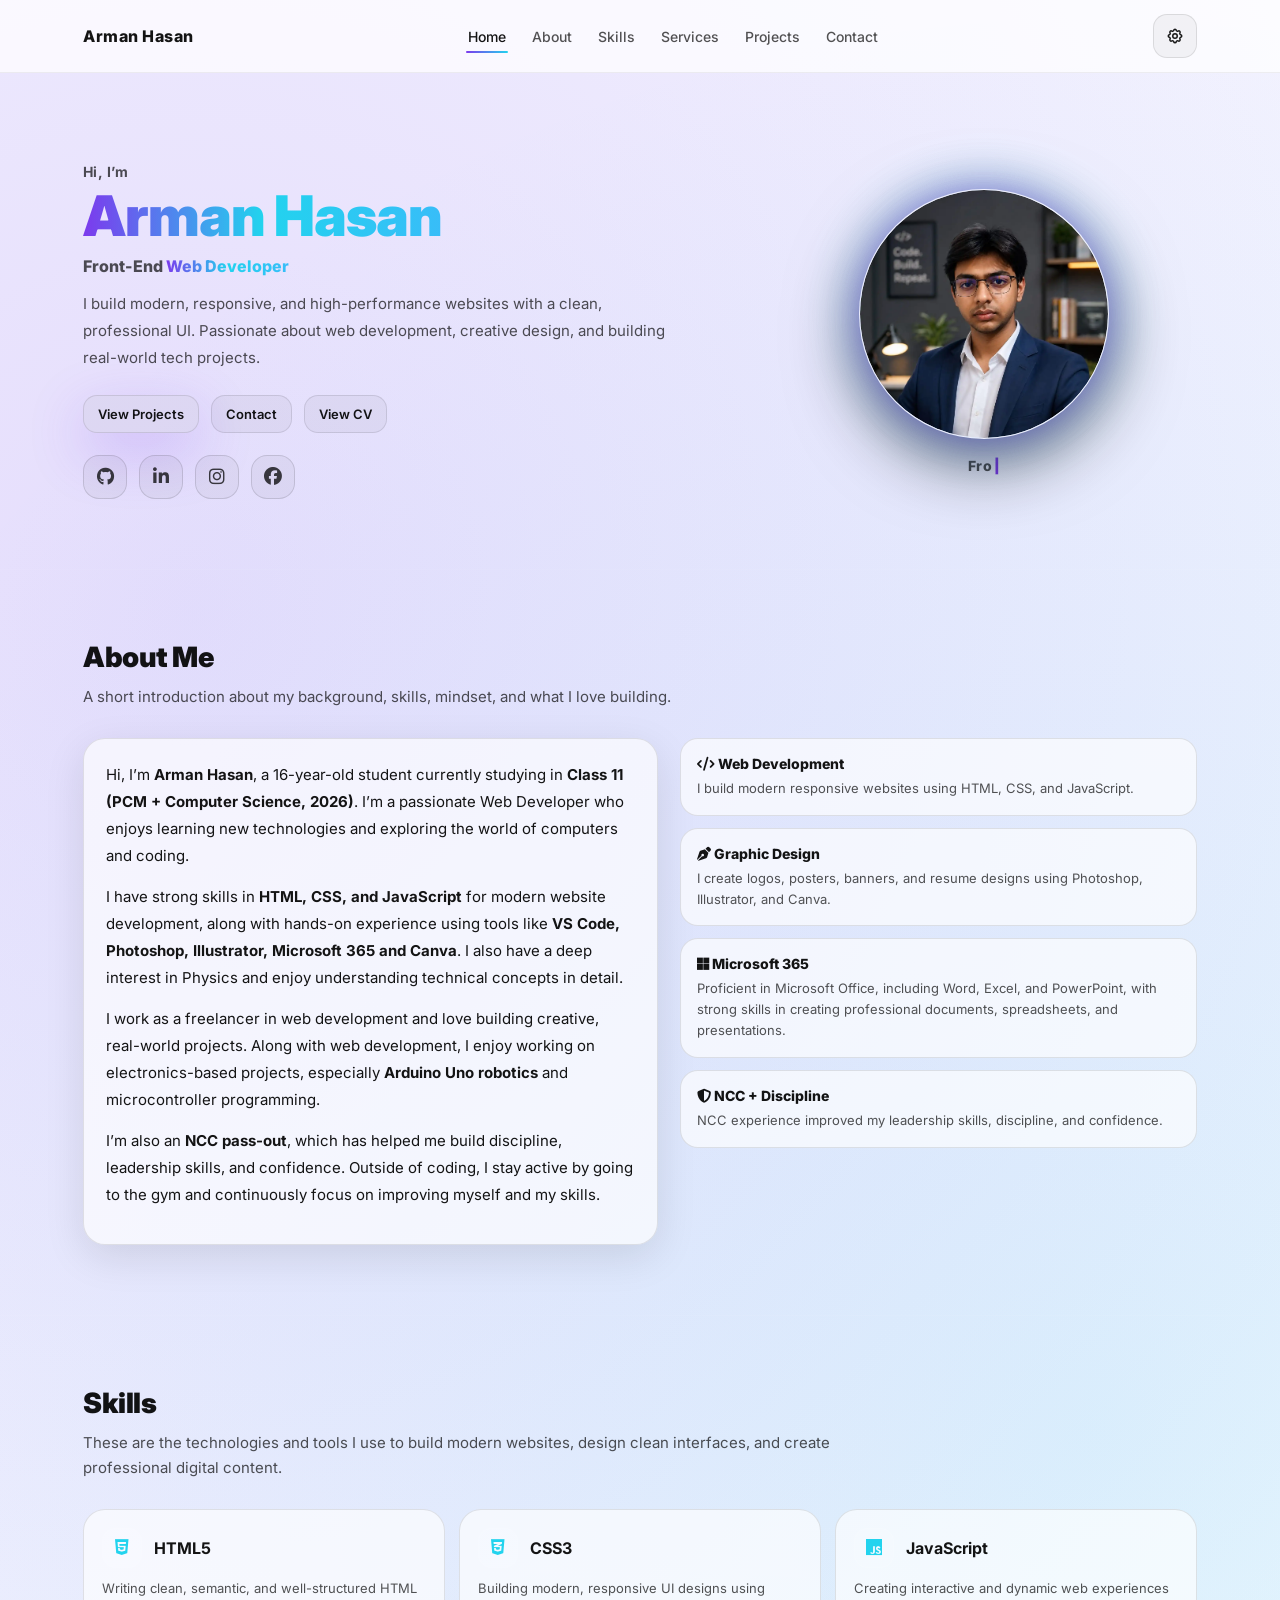
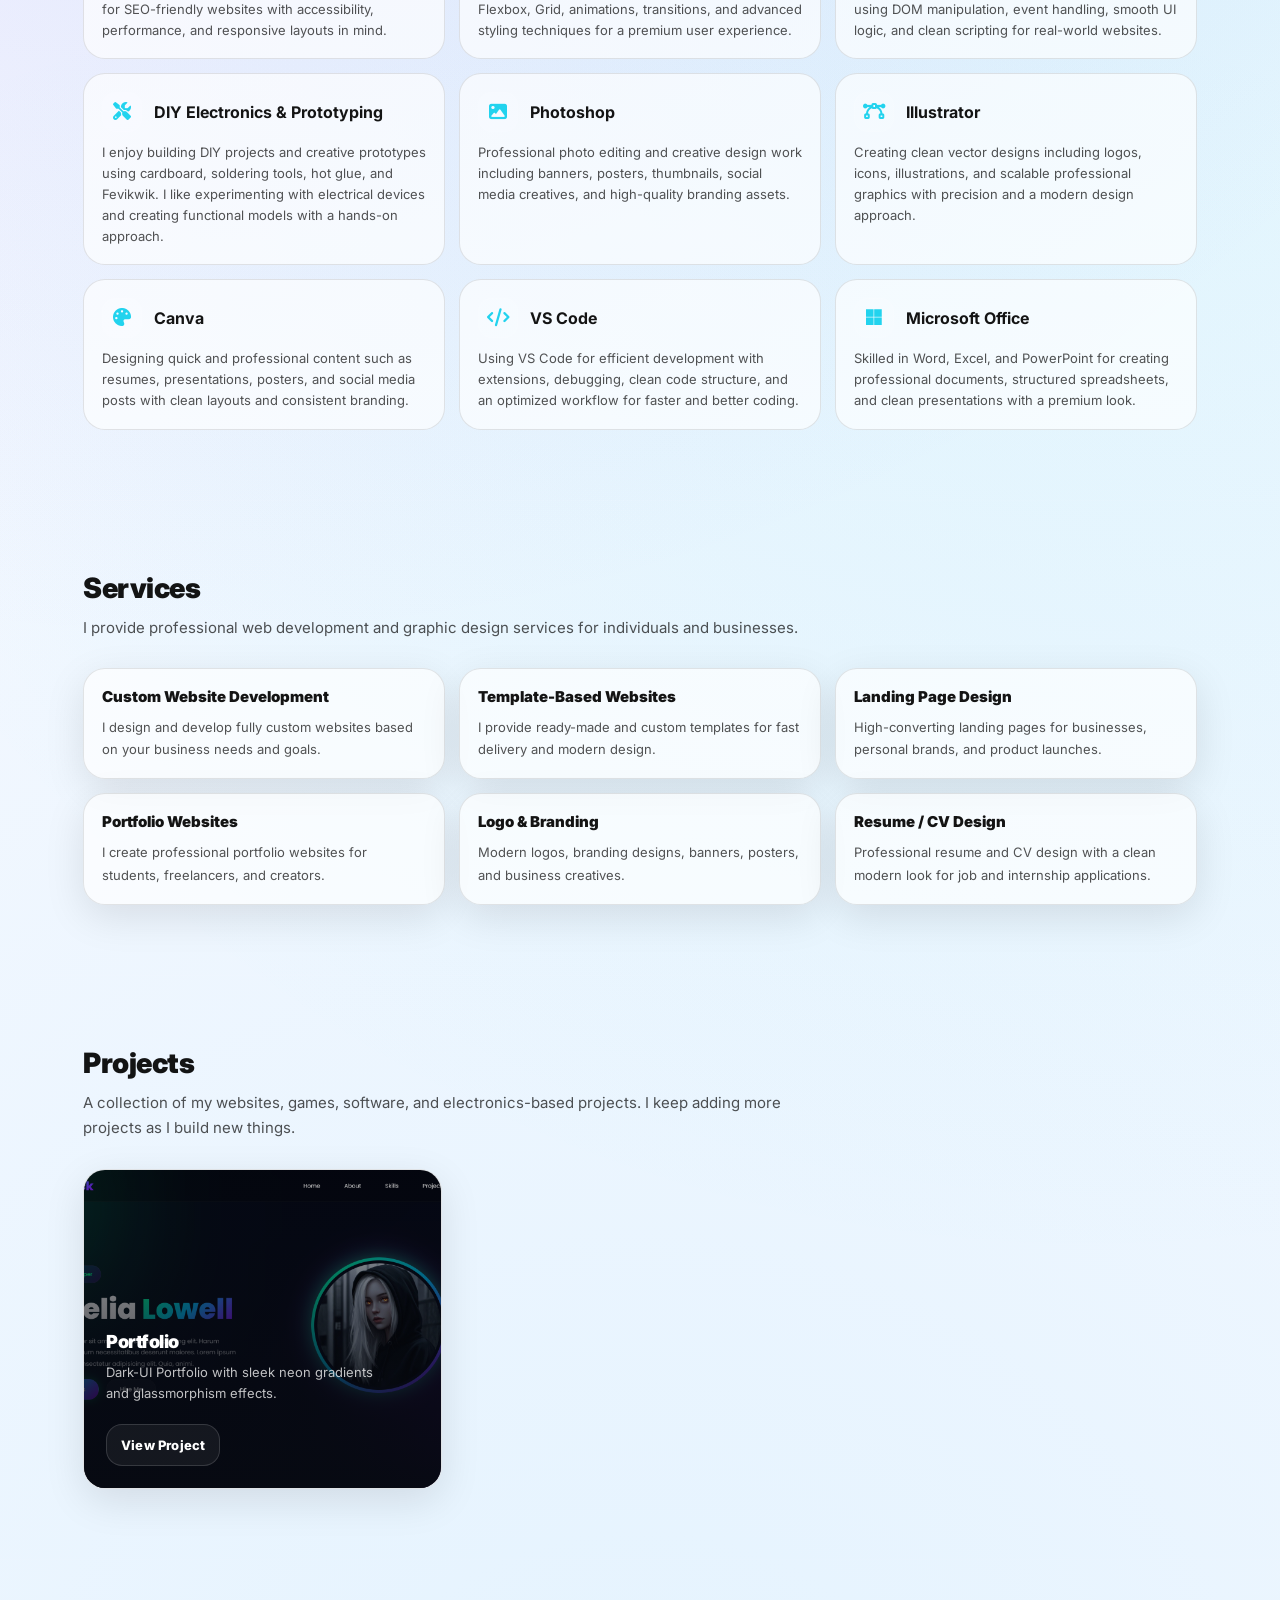
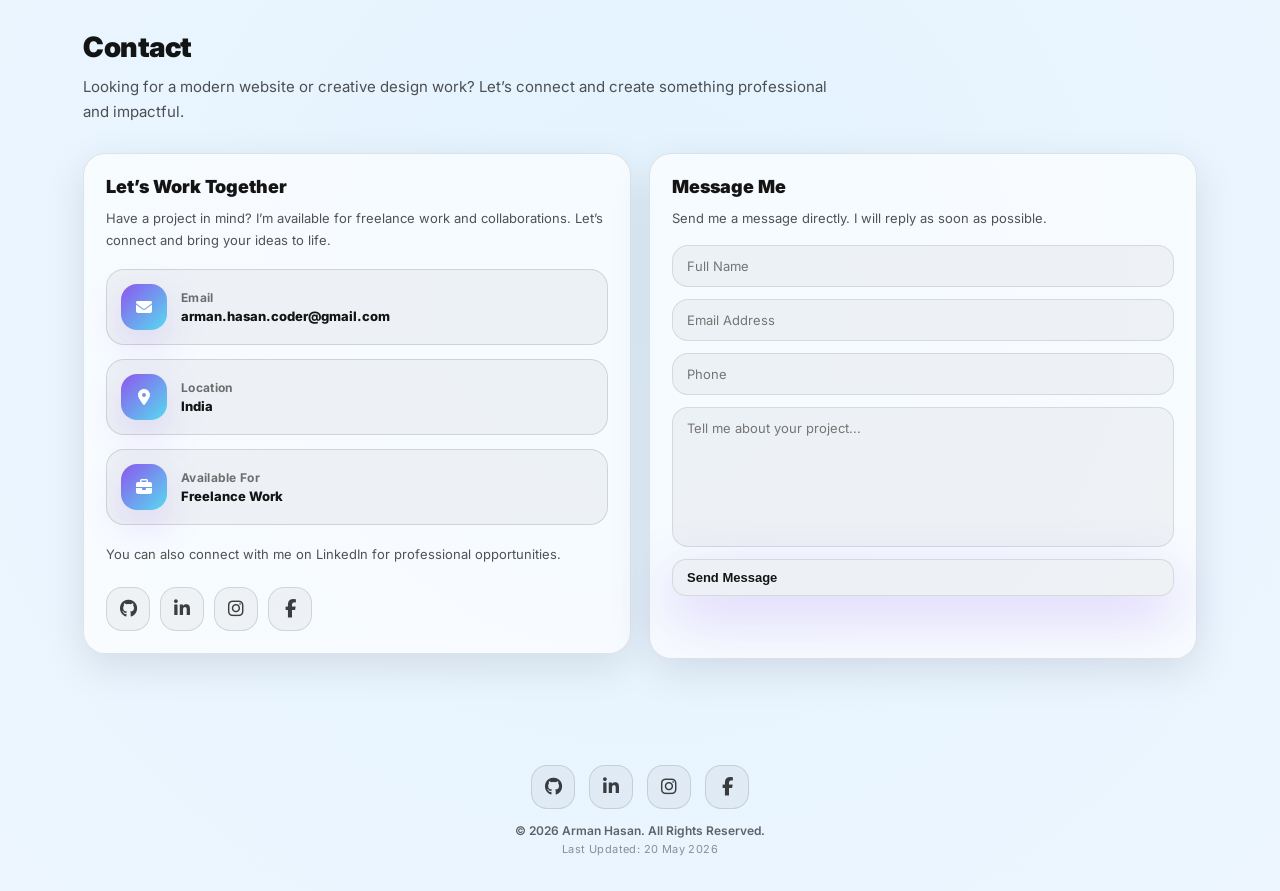
==== commit ddf15675: "update: index.html, style.css - Update css add footer-update. - Add last update on footer." ====
--- a/index.html
+++ b/index.html
@@ -34,7 +34,7 @@
   <meta name="twitter:card" content="summary_large_image" />
   <meta name="twitter:title" content="Arman Hasan | Front-End Web Developer Portfolio" />
   <meta name="twitter:description"
-  content="Front-End Web Developer & Graphic Designer. Explore my portfolio, projects, skills, and services. Available for freelance work." />
+    content="Front-End Web Developer & Graphic Designer. Explore my portfolio, projects, skills, and services. Available for freelance work." />
   <meta name="twitter:image" content="https://armanhasancoder.github.io/portfolio/portfolio.png" />
 
 
@@ -646,6 +646,9 @@
     <p class="footer-copy">
       © <span id="year"></span> Arman Hasan. All Rights Reserved.
     </p>
+    <p class="footer-update">
+      Last Updated: 20 May 2026
+    </p>
   </footer>
 
   <!-- BACK TO TOP -->
--- a/style.css
+++ b/style.css
@@ -1063,6 +1063,13 @@
   color: rgba(255, 255, 255, 0.65);
 }
 
+.footer-update{
+  margin-top: 4px;
+  font-size: 11px;
+  opacity: 0.45;
+  letter-spacing: 0.4px;
+}
+
 /* ===========================
    REVEAL ANIMATION
 =========================== */
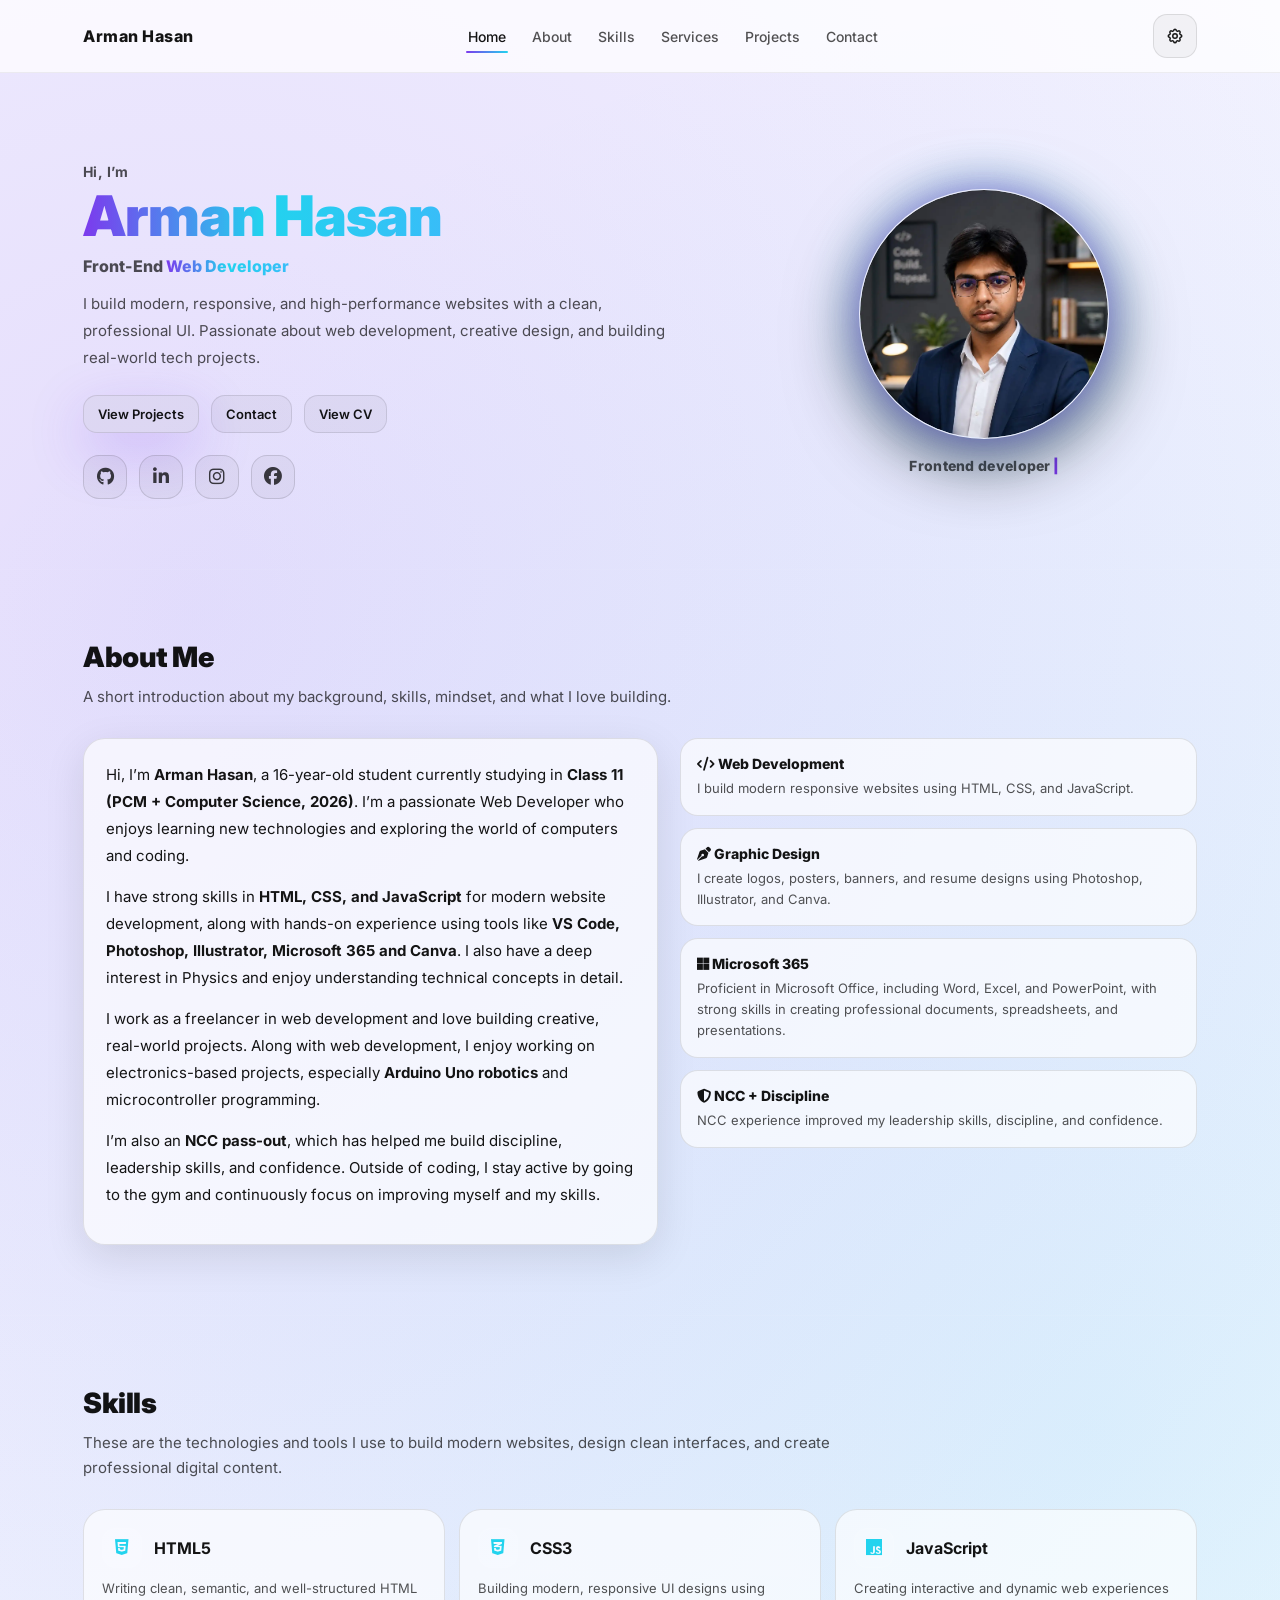
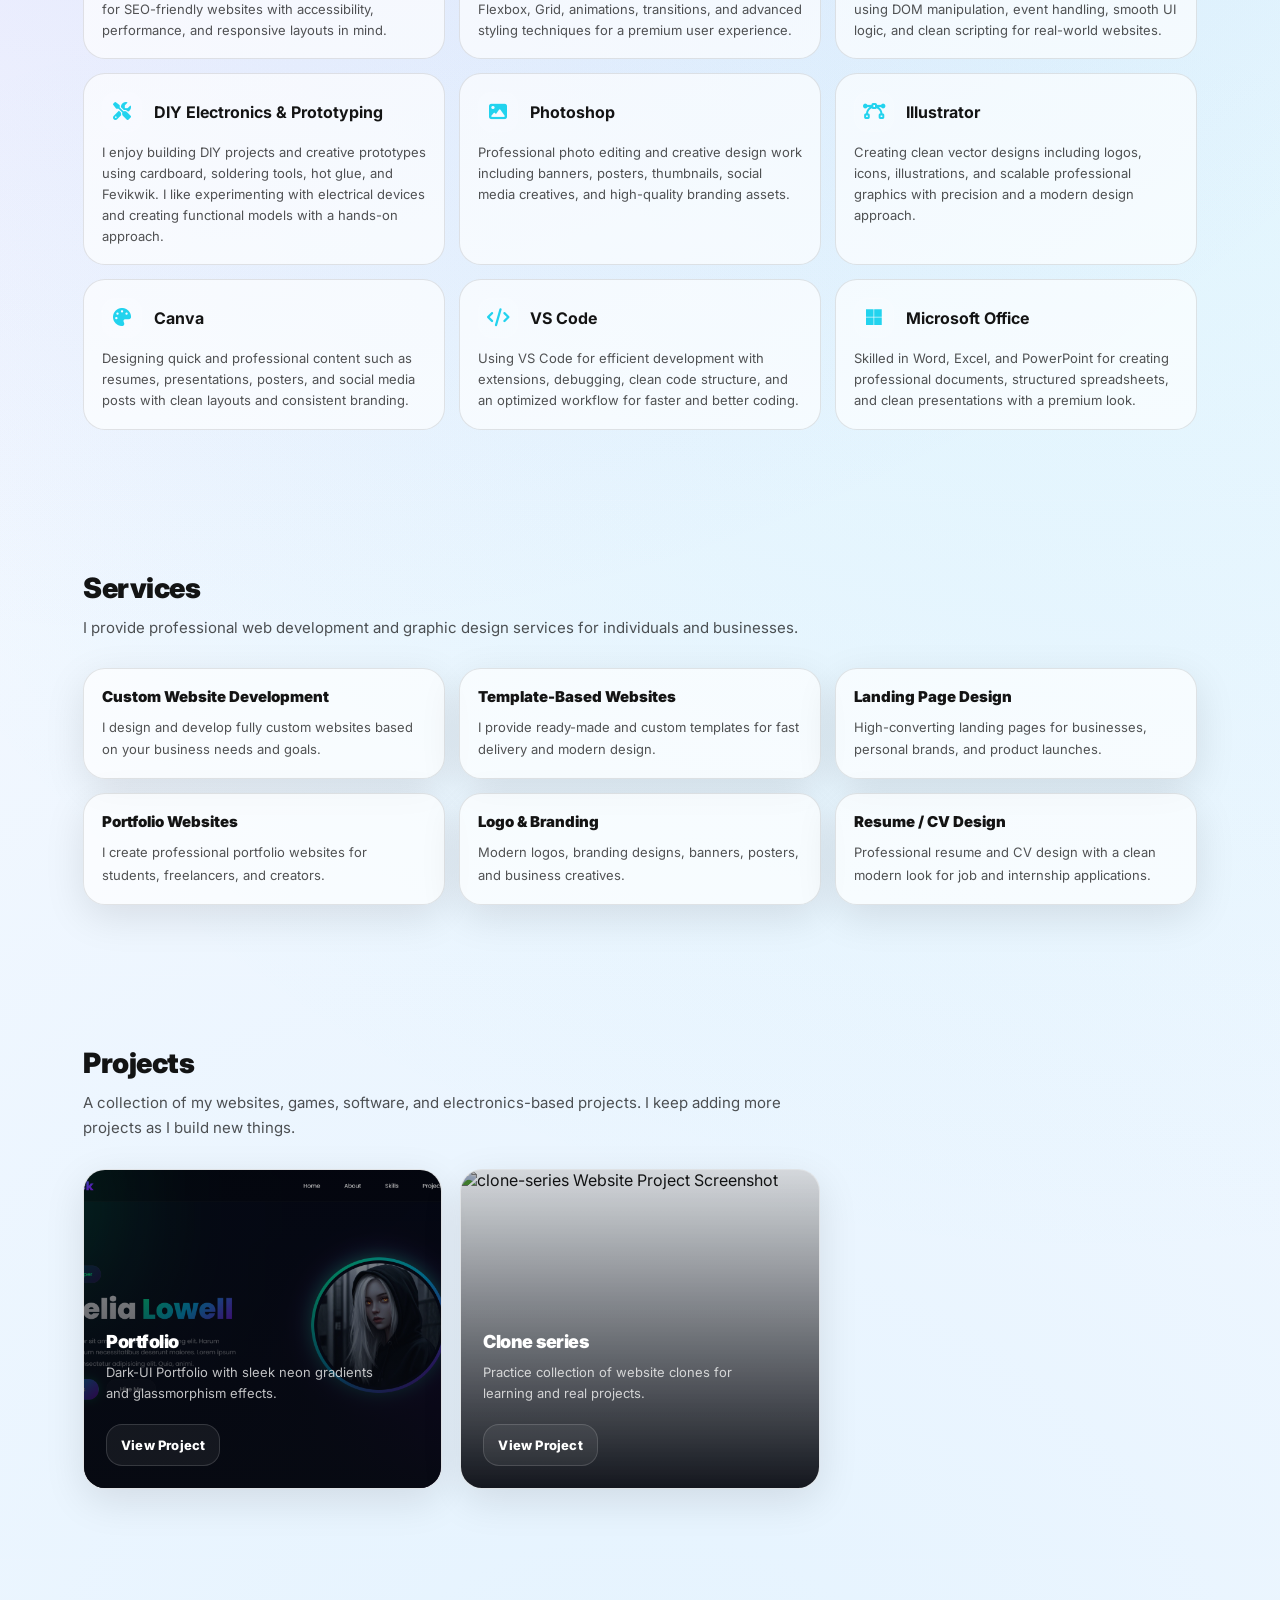
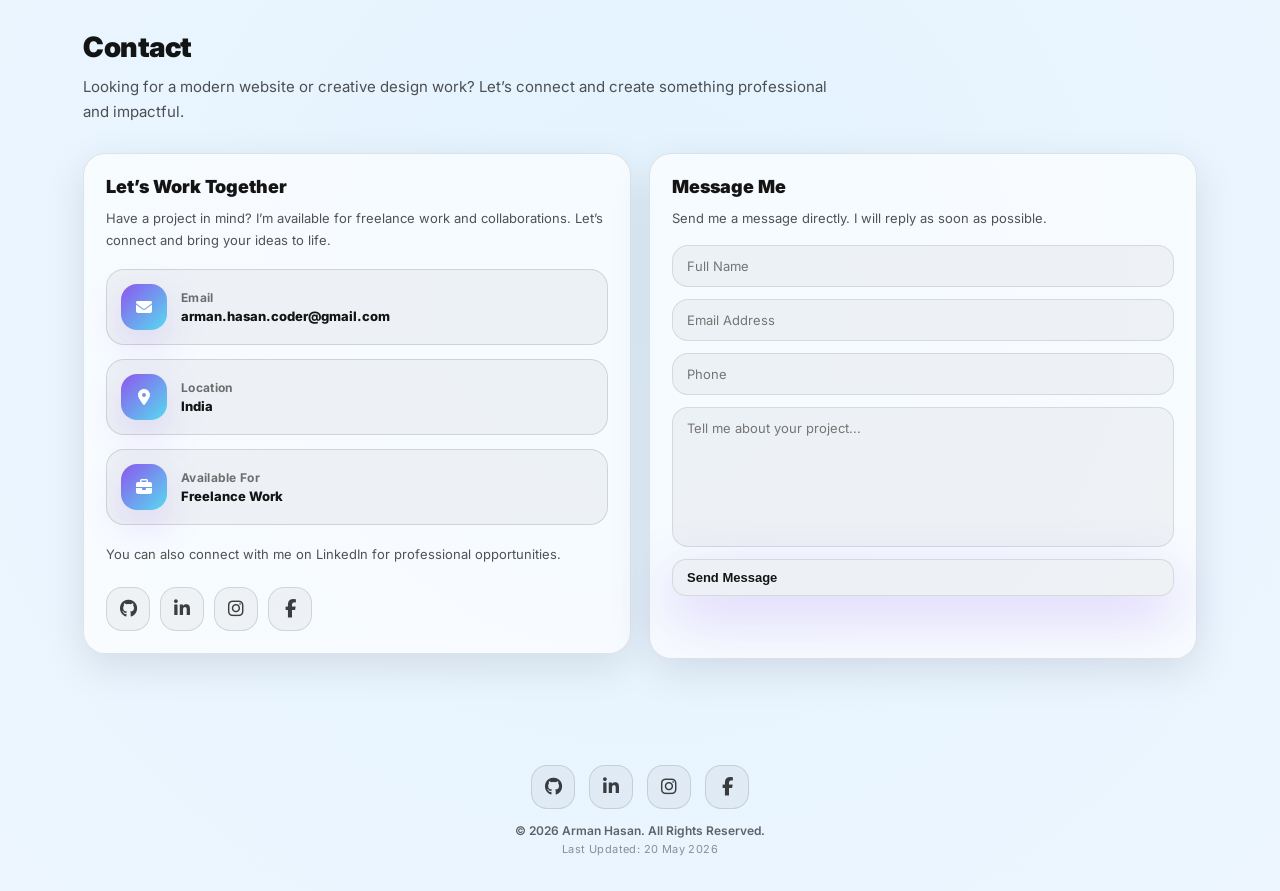
==== commit 560e45c6: "add a project clone series." ====
--- a/index.html
+++ b/index.html
@@ -503,6 +503,21 @@
             </div>
           </div>
 
+          <div class="project-card reveal">
+            <img src="../media-server/core-assets/images/clone-series homne page.webp"
+              alt="clone-series Website Project Screenshot" class="project-img">
+
+            <div class="project-overlay">
+              <h3 class="project-title">Clone series</h3>
+              <p class="project-desc">
+                Practice collection of website clones for learning and real projects.
+              </p>
+
+              <a href="https://armanhasancoder.github.io/clone-series/"
+                class="project-btn" target="_blank">View Project</a>
+            </div>
+          </div>
+
         </div>
 
       </div>
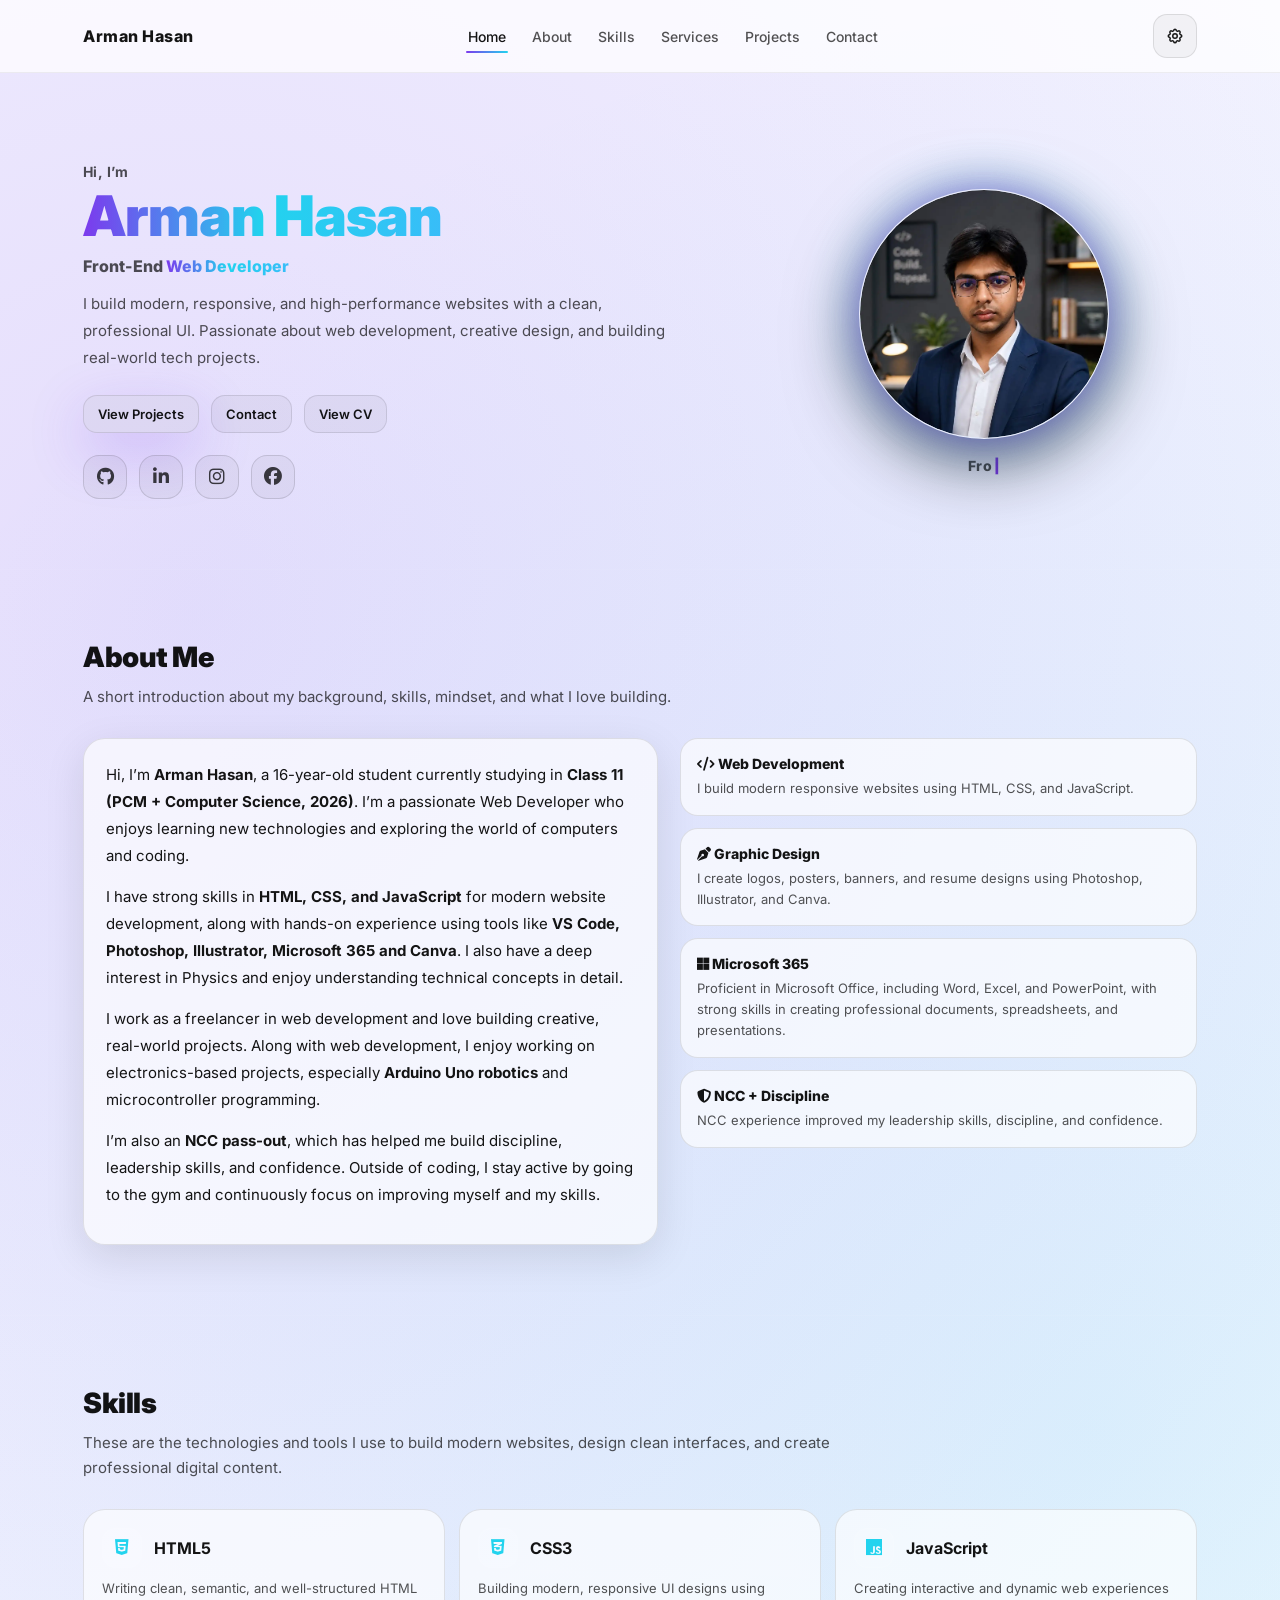
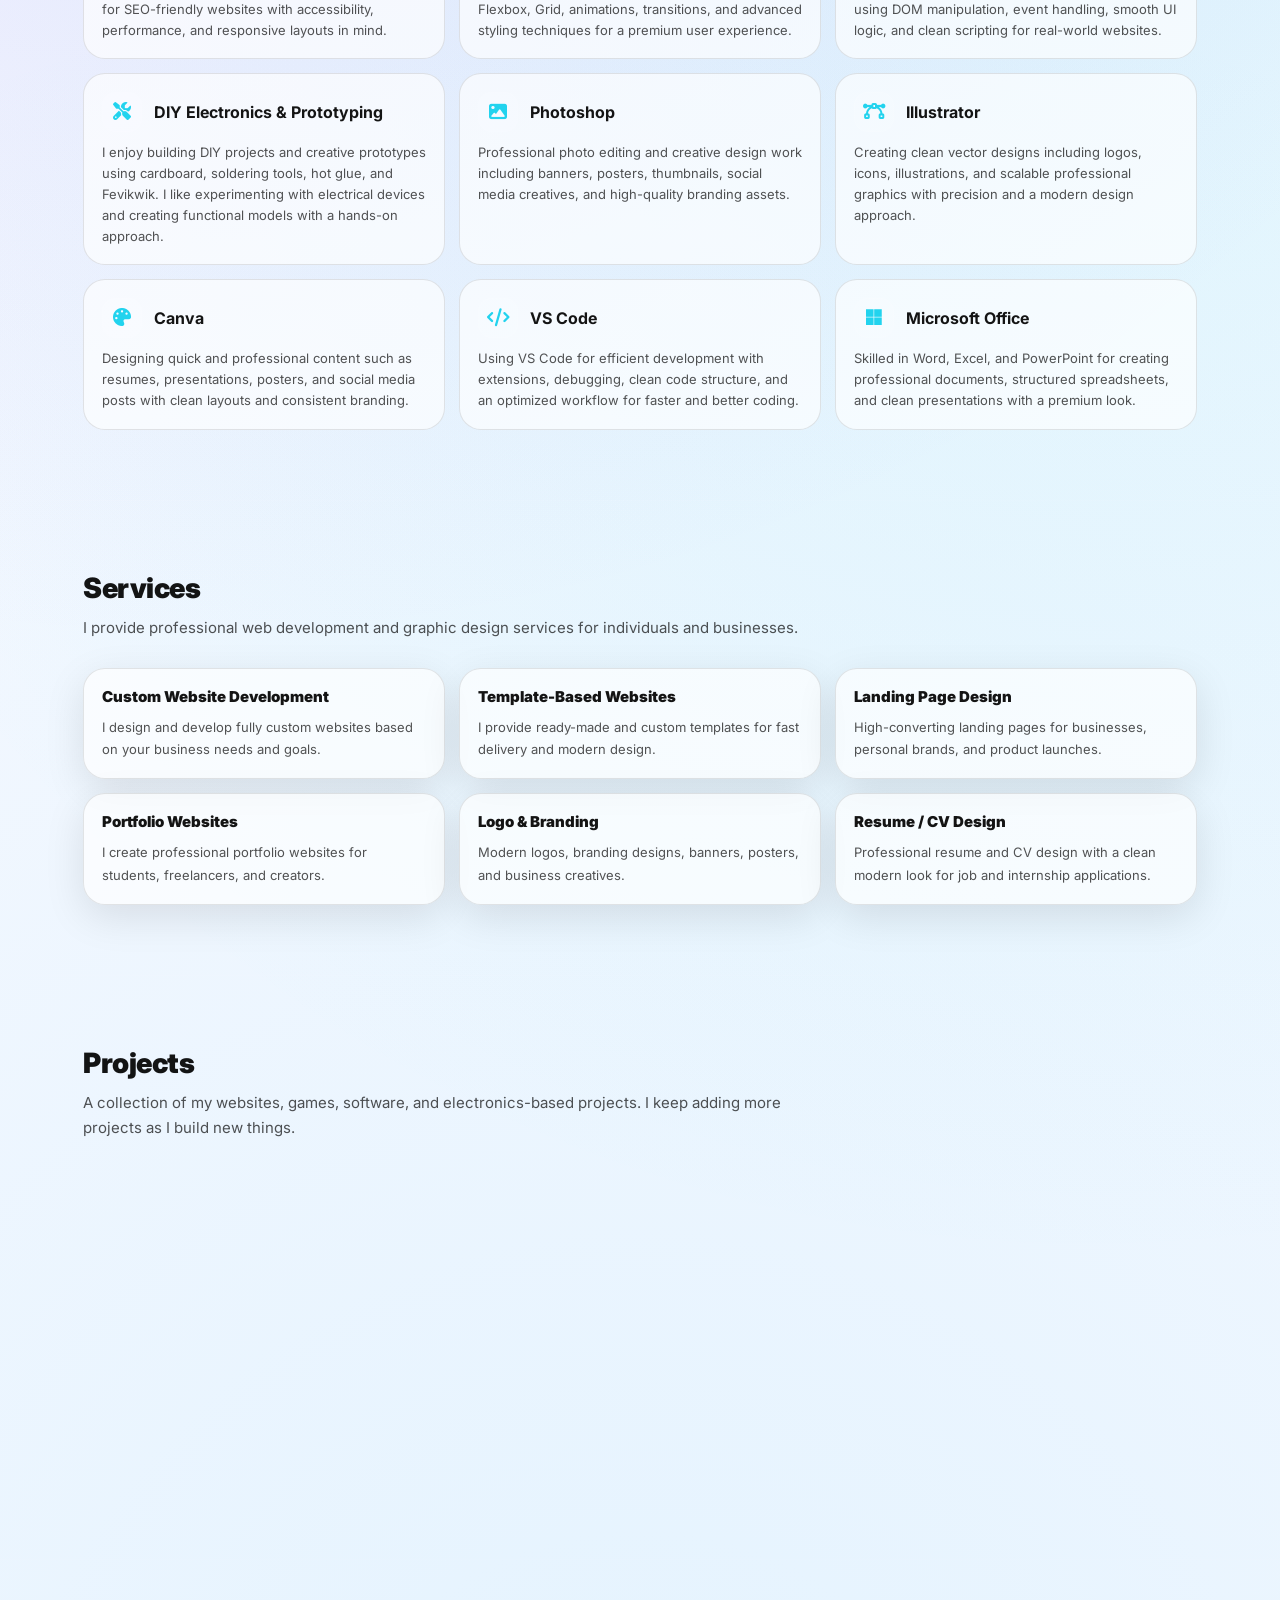
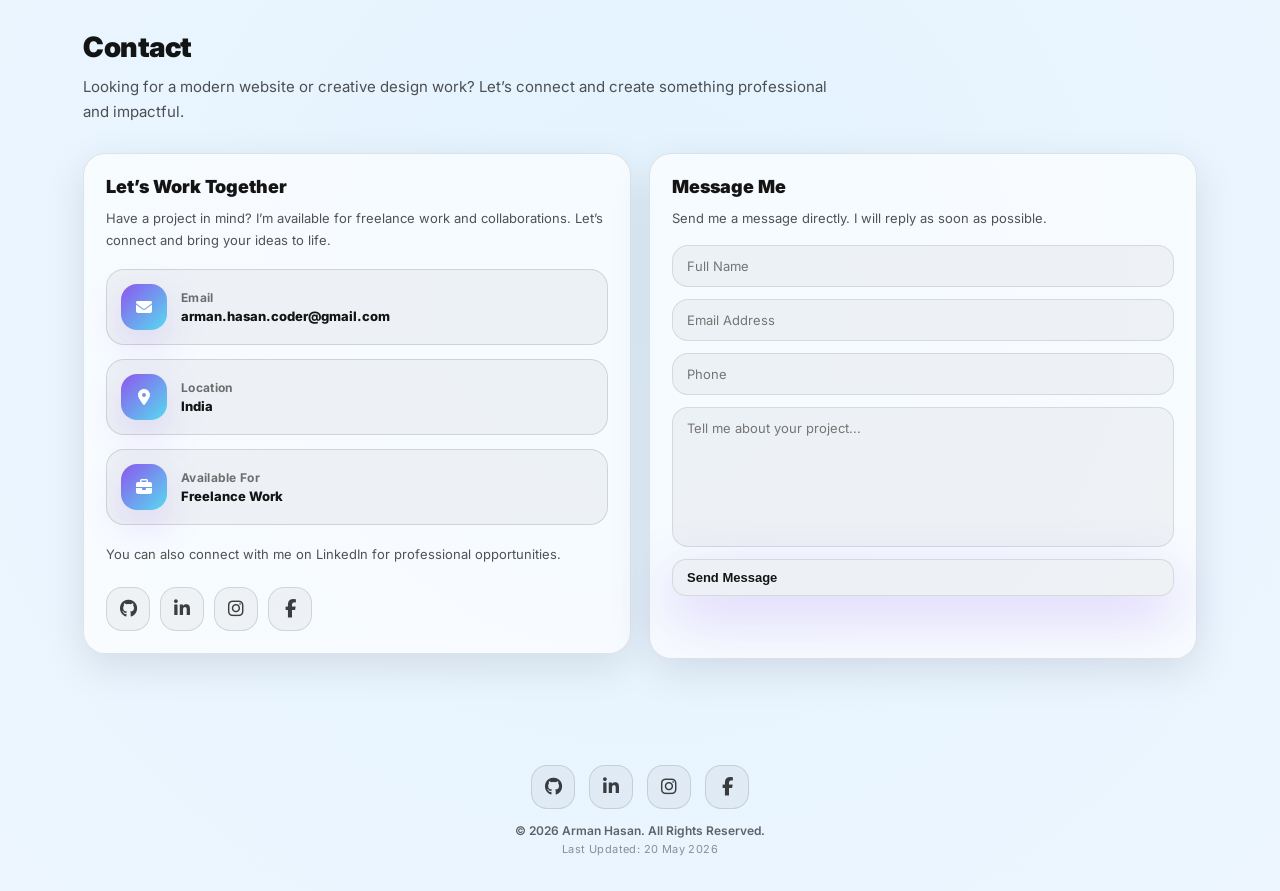
==== commit 7084699b: "fix error edit clone-series location" ====
--- a/index.html
+++ b/index.html
@@ -504,7 +504,7 @@
           </div>
 
           <div class="project-card reveal">
-            <img src="../media-server/core-assets/images/clone-series homne page.webp"
+            <img src="../media-server/core-assets/images/clone-series home page.webp"
               alt="clone-series Website Project Screenshot" class="project-img">
 
             <div class="project-overlay">
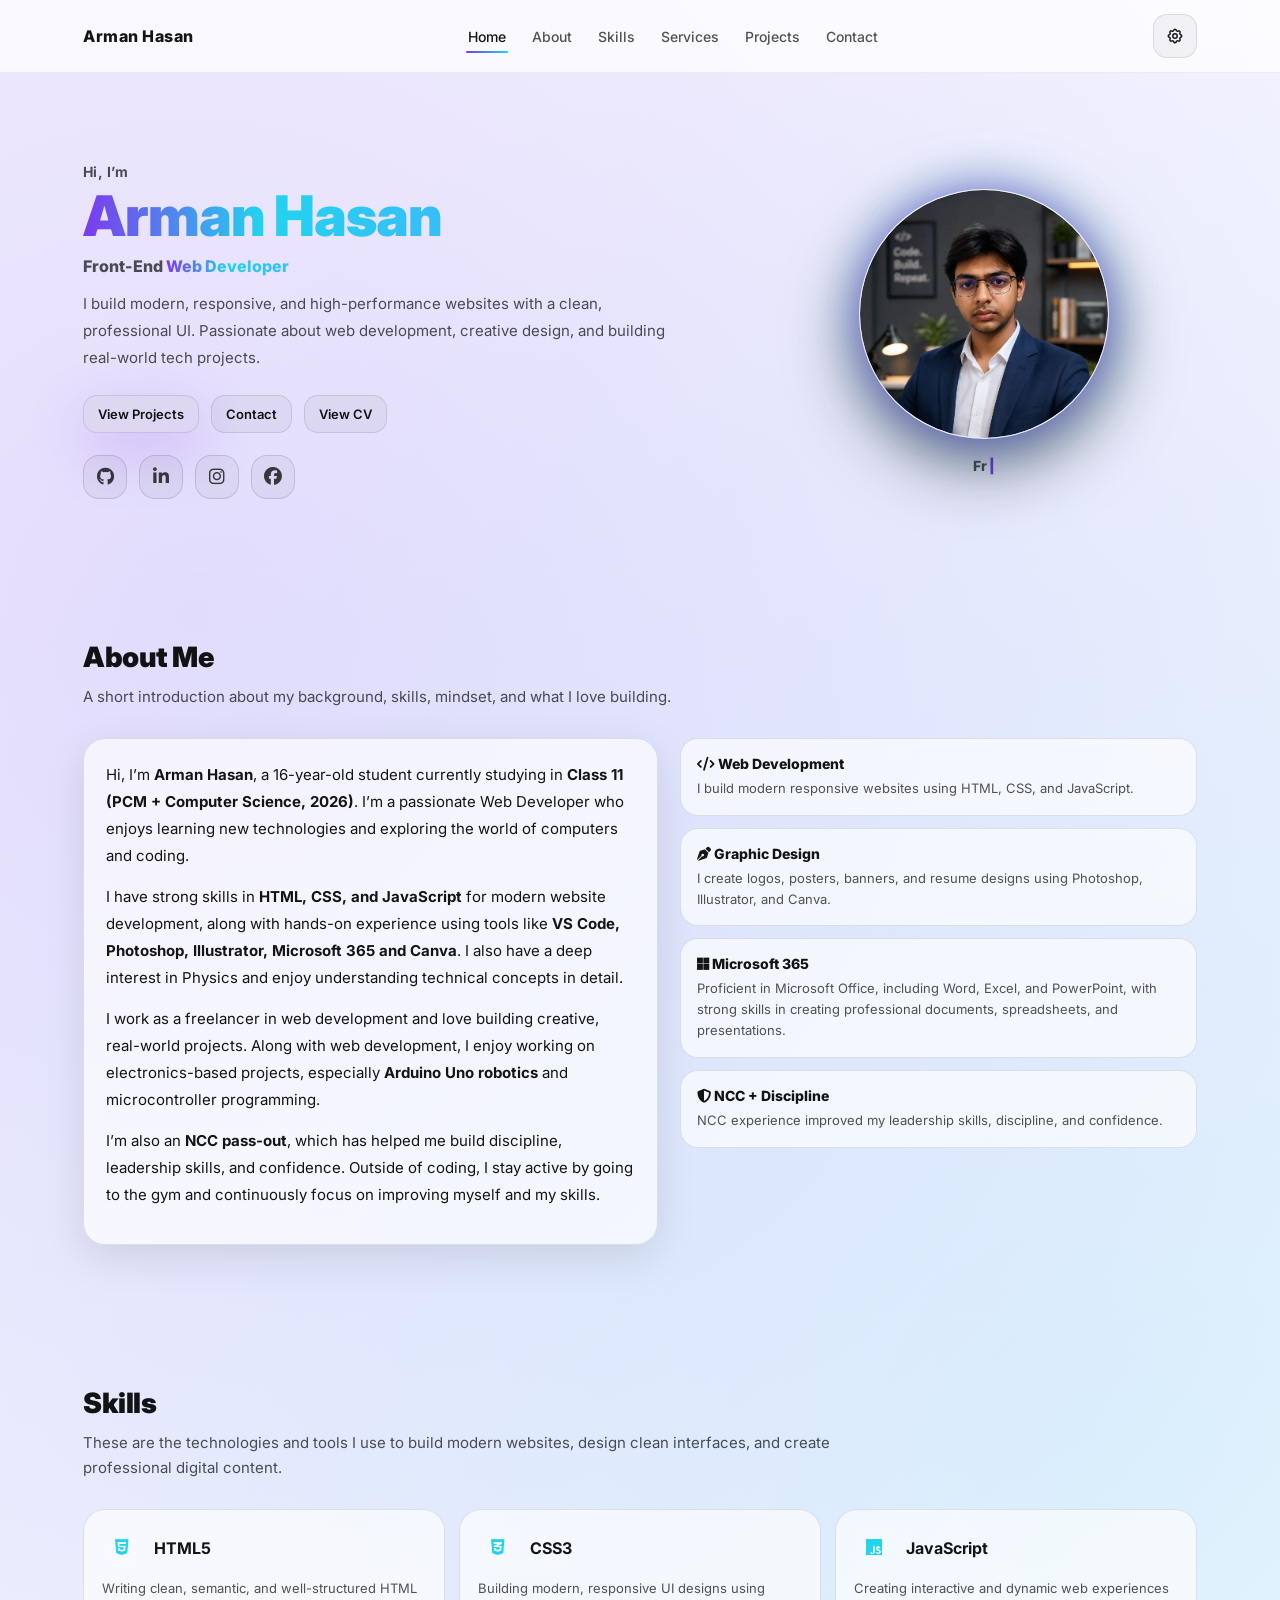
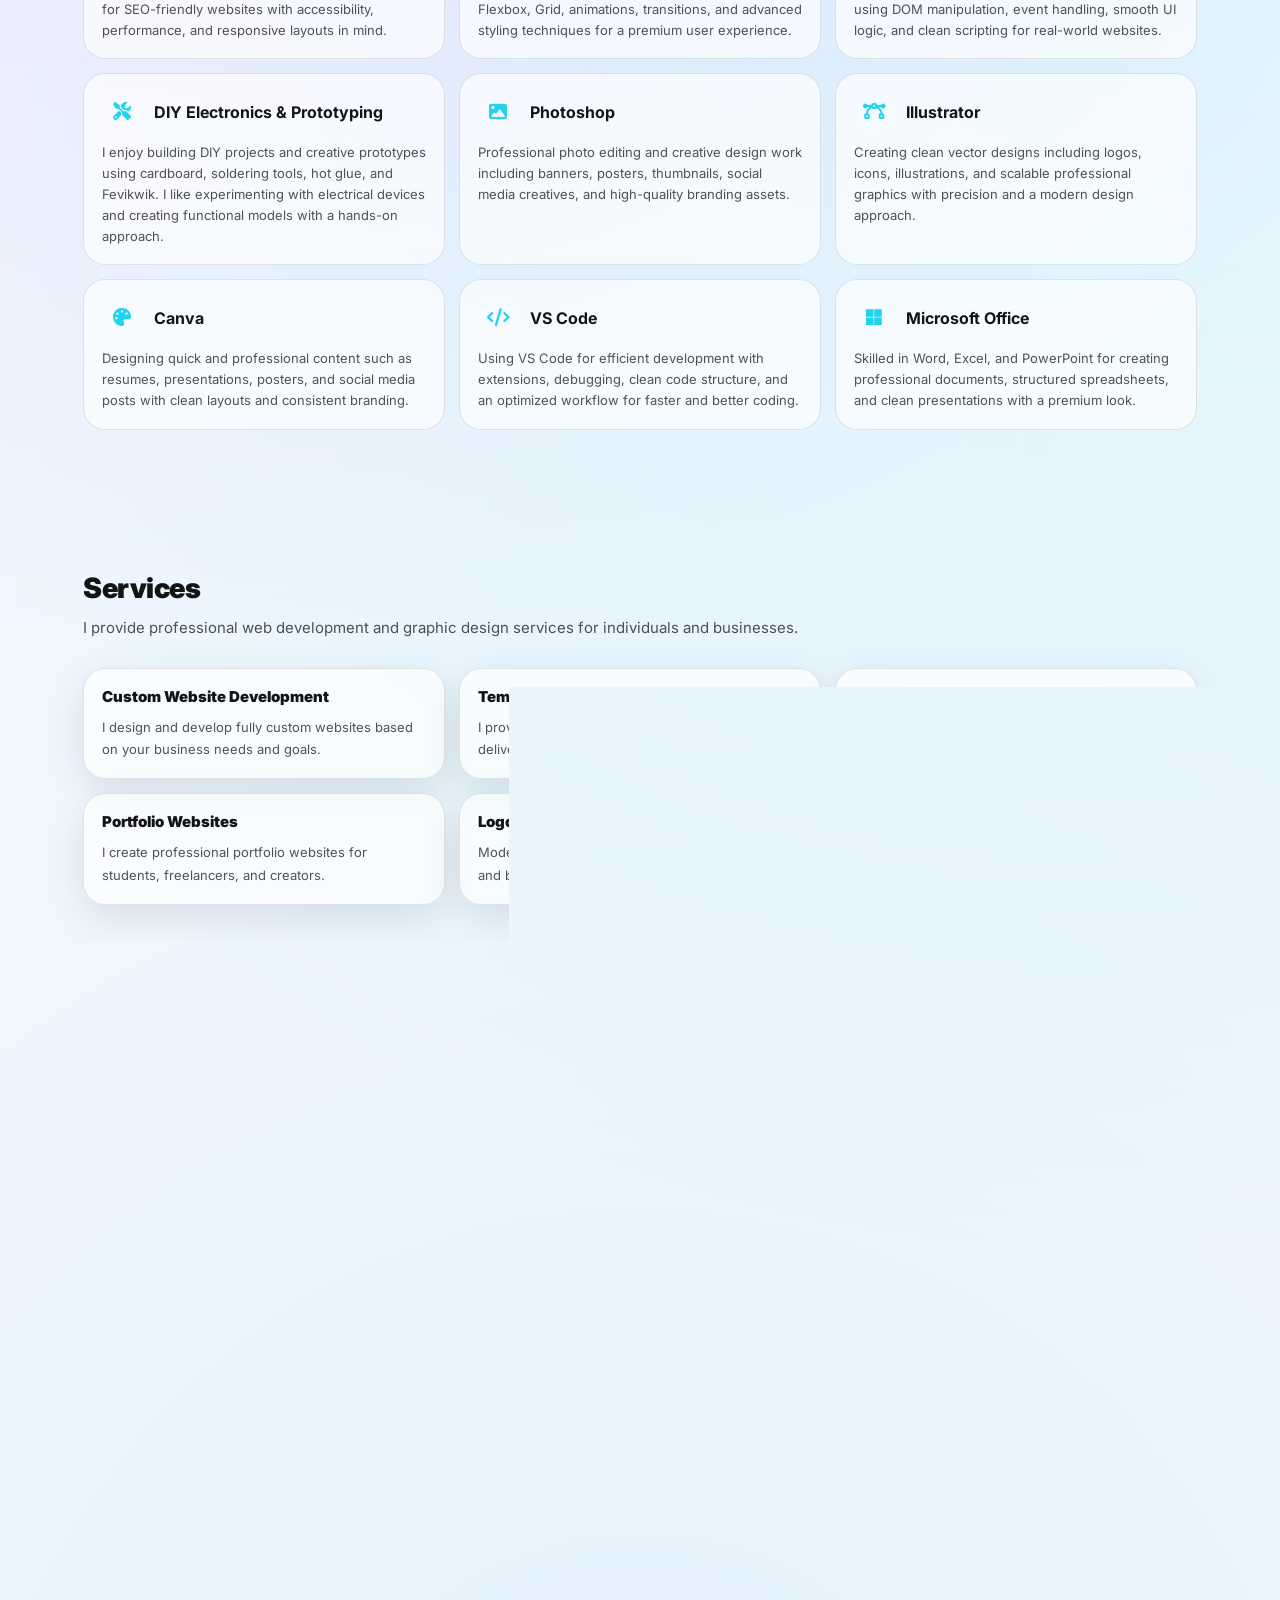
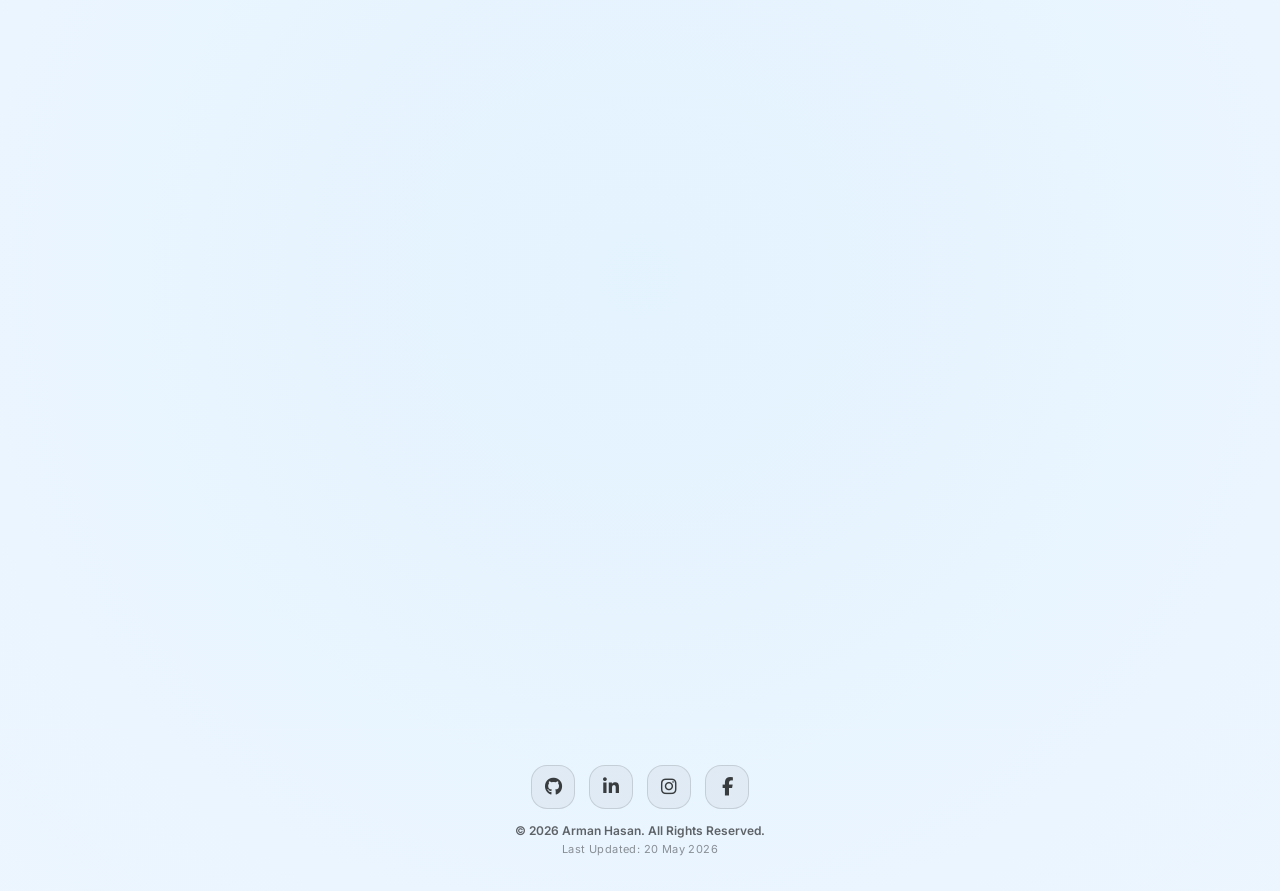
==== commit 54c6dc68: "fix error edit clone-series location local to online" ====
--- a/index.html
+++ b/index.html
@@ -504,7 +504,7 @@
           </div>
 
           <div class="project-card reveal">
-            <img src="../media-server/core-assets/images/clone-series home page.webp"
+            <img src="https://raw.githubusercontent.com/armanhasancoder/media-server/main/core-assets/images/clone-series-home-page.webp"
               alt="clone-series Website Project Screenshot" class="project-img">
 
             <div class="project-overlay">
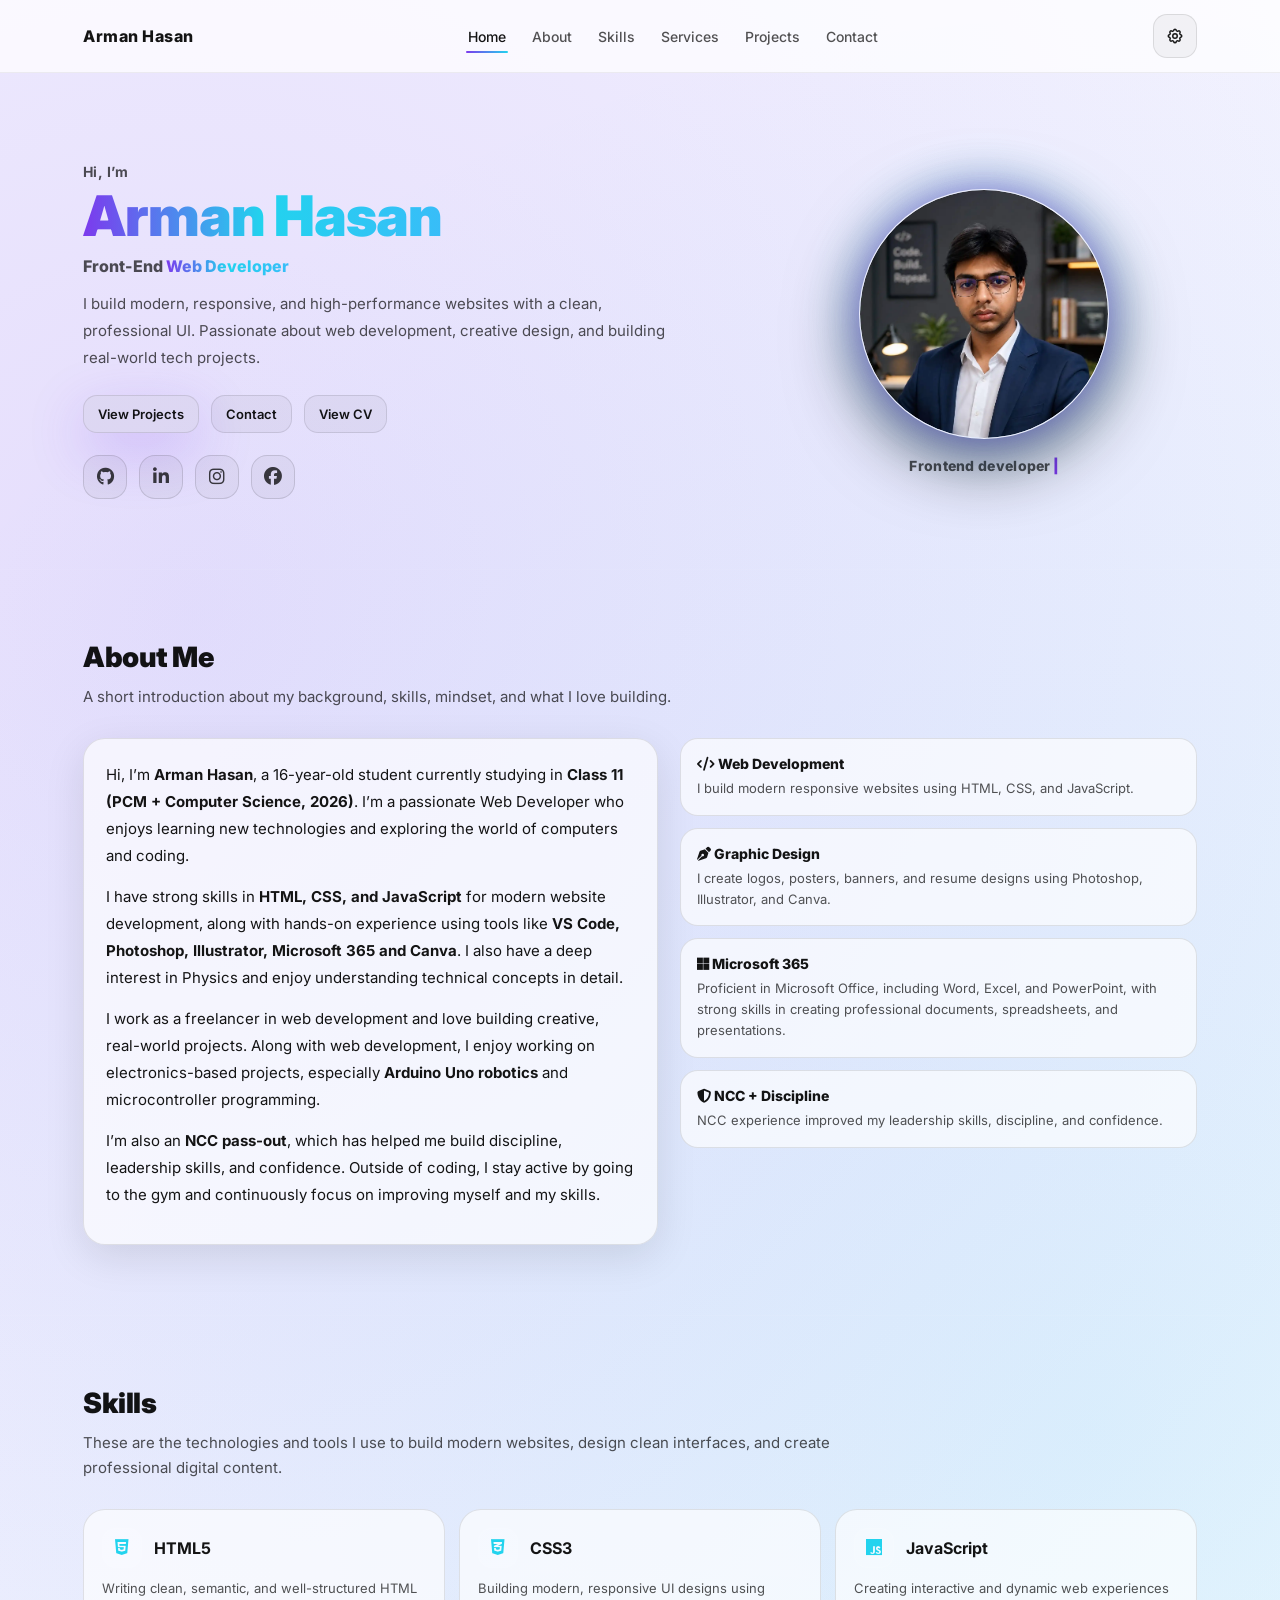
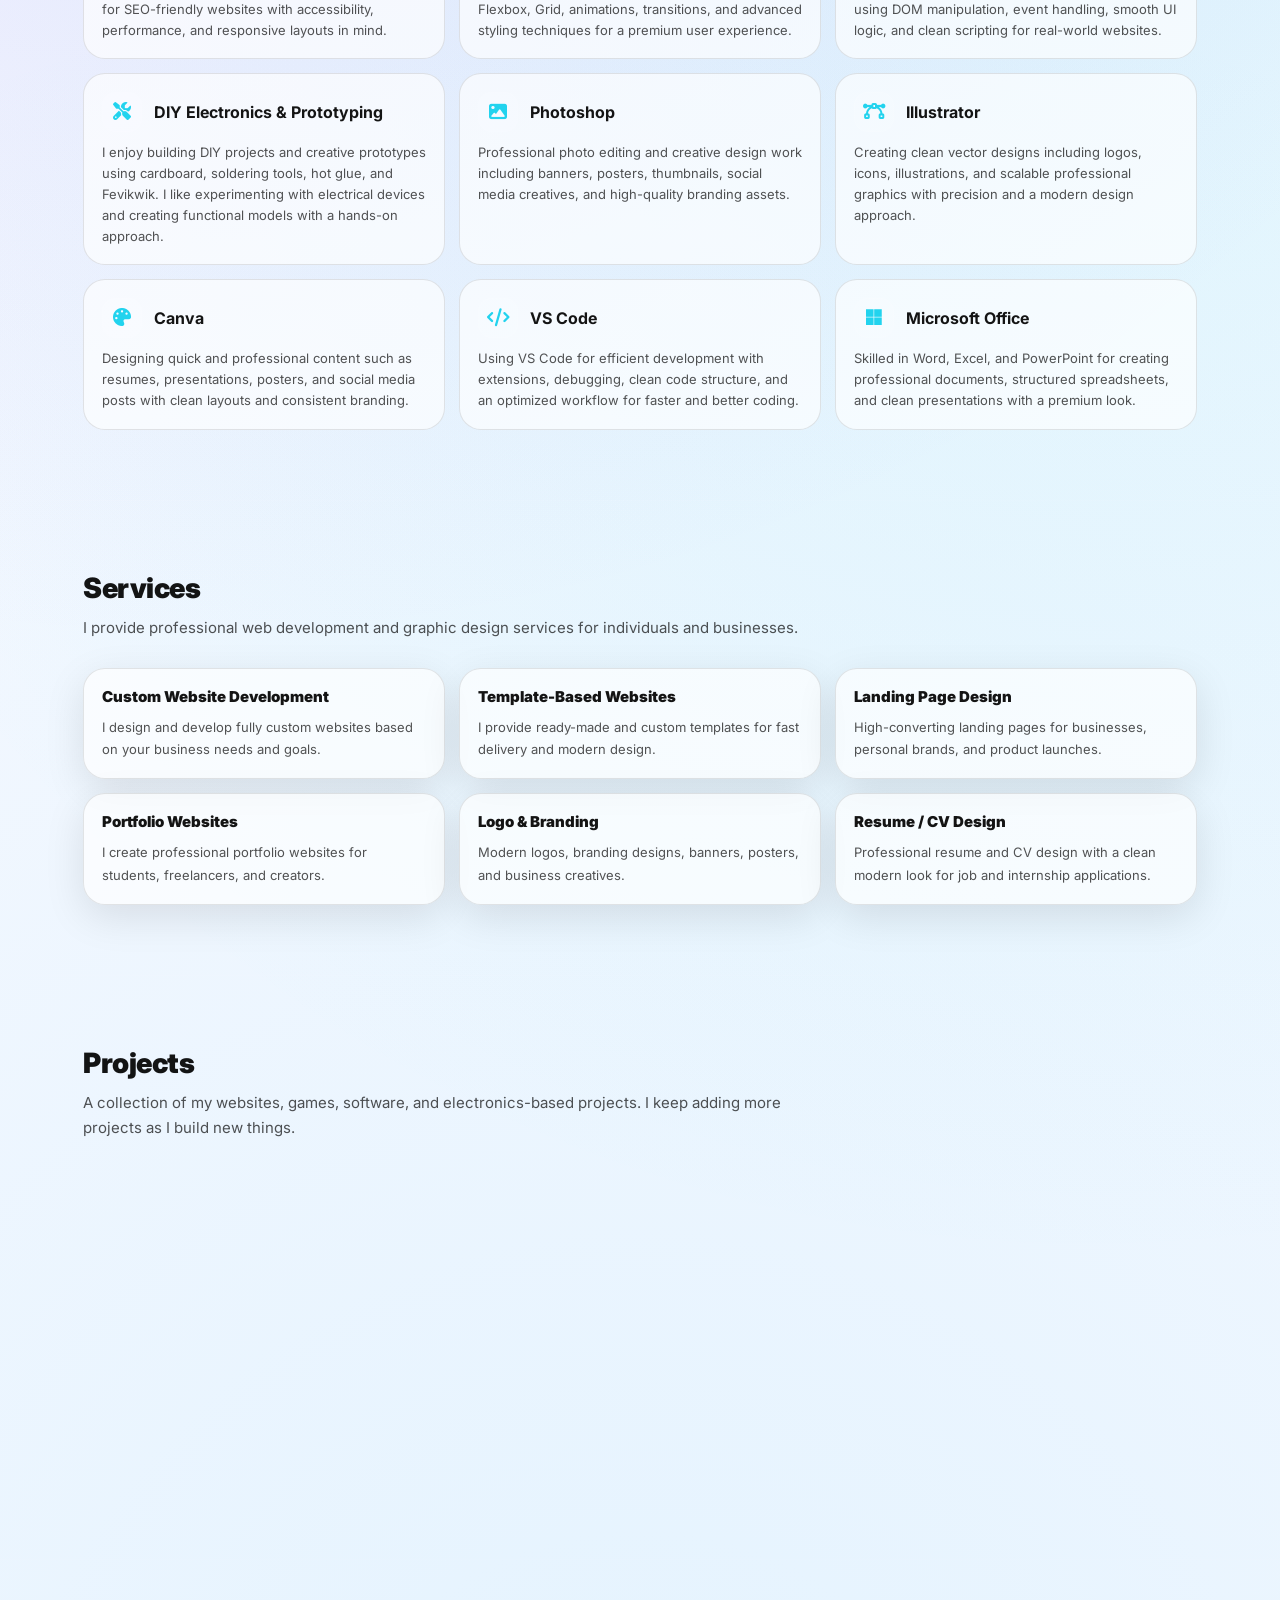
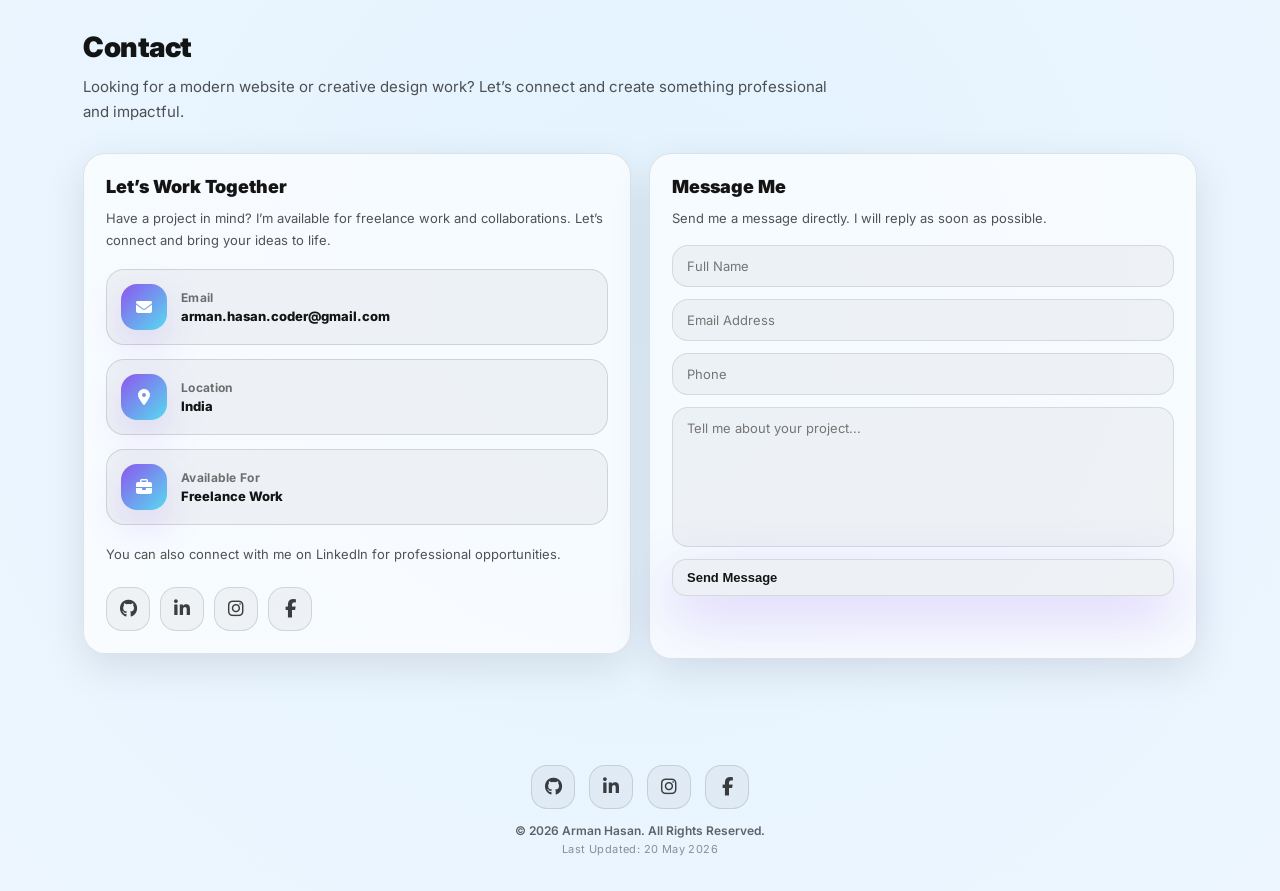
==== commit f2eb6902: "add project 2 webclone library" ====
--- a/index.html
+++ b/index.html
@@ -504,16 +504,16 @@
           </div>
 
           <div class="project-card reveal">
-            <img src="https://raw.githubusercontent.com/armanhasancoder/media-server/main/core-assets/images/clone-series-home-page.webp"
+            <img src="https://armanhasancoder.github.io/webclone-library/apple-touch-icon.png"
               alt="clone-series Website Project Screenshot" class="project-img">
 
             <div class="project-overlay">
-              <h3 class="project-title">Clone series</h3>
+              <h3 class="project-title">webclone-library</h3>
               <p class="project-desc">
                 Practice collection of website clones for learning and real projects.
               </p>
 
-              <a href="https://armanhasancoder.github.io/clone-series/"
+              <a href="https://armanhasancoder.github.io/webclone-library/"
                 class="project-btn" target="_blank">View Project</a>
             </div>
           </div>
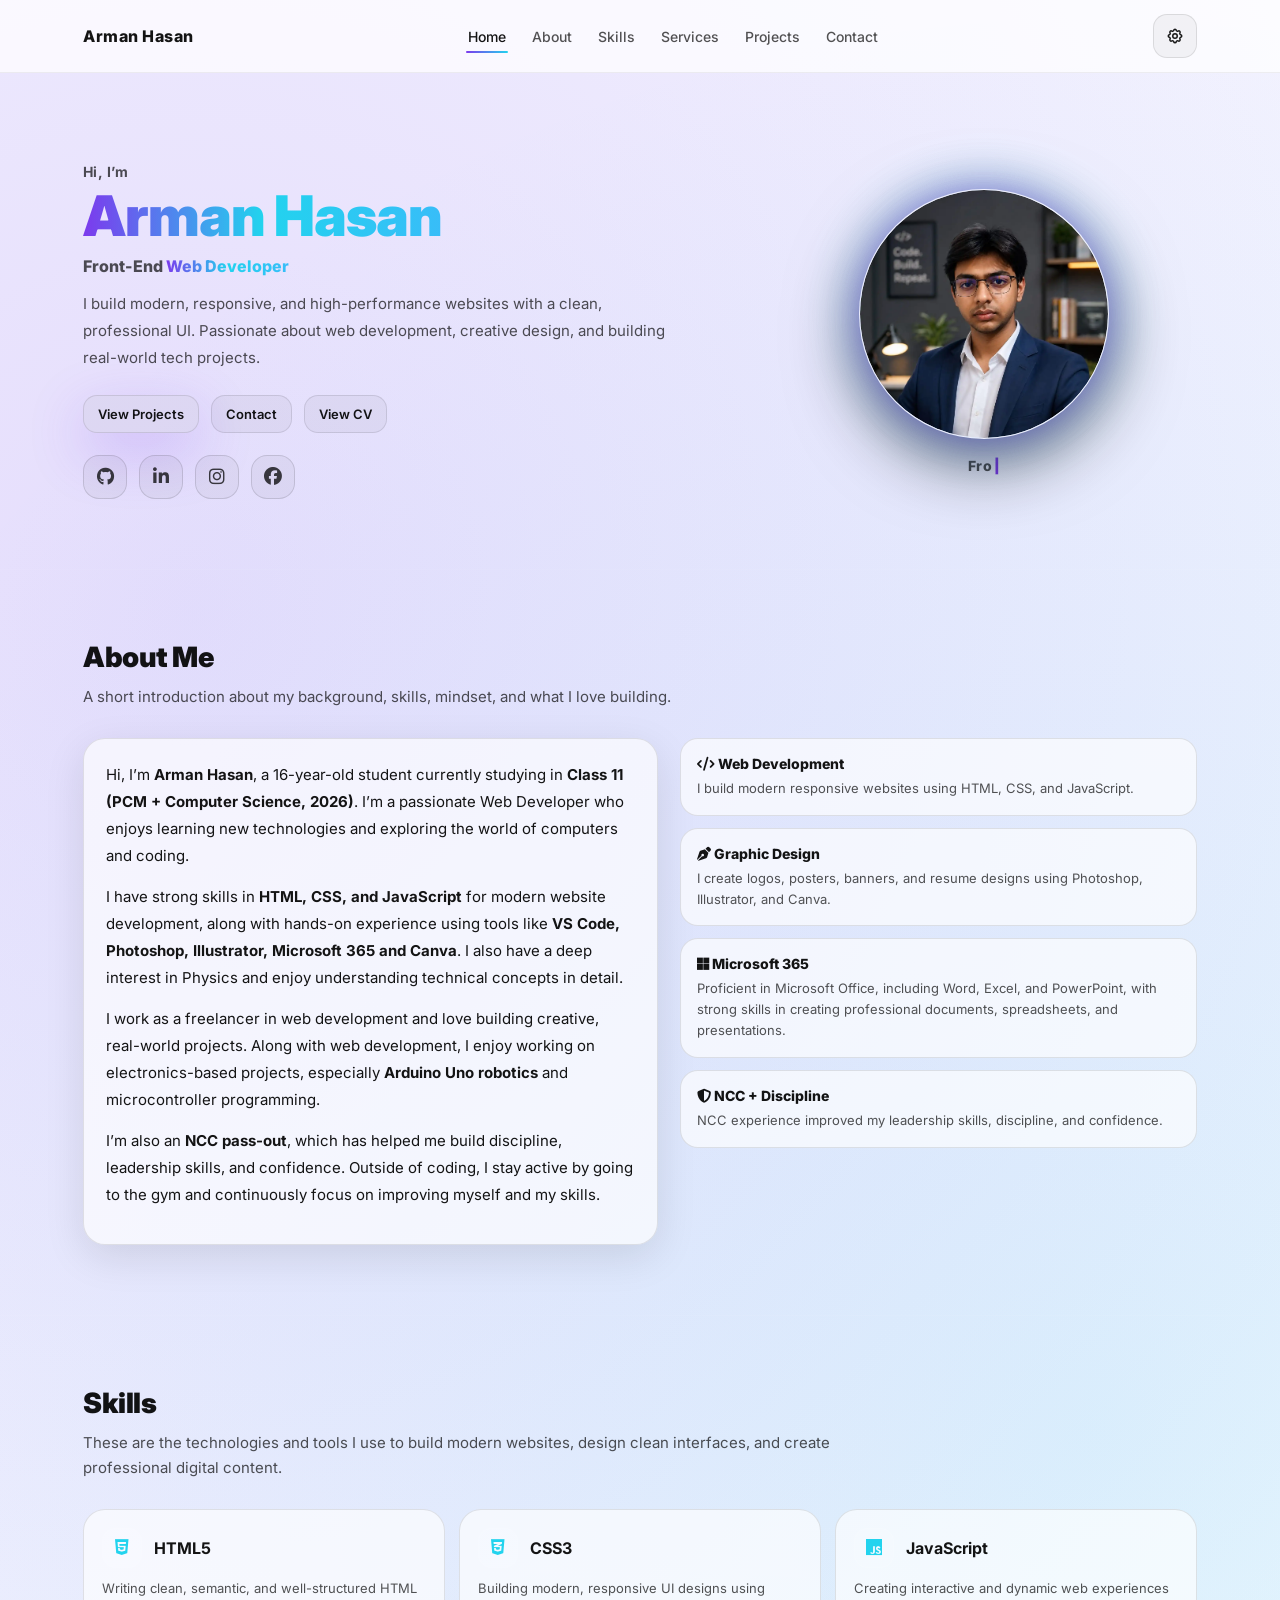
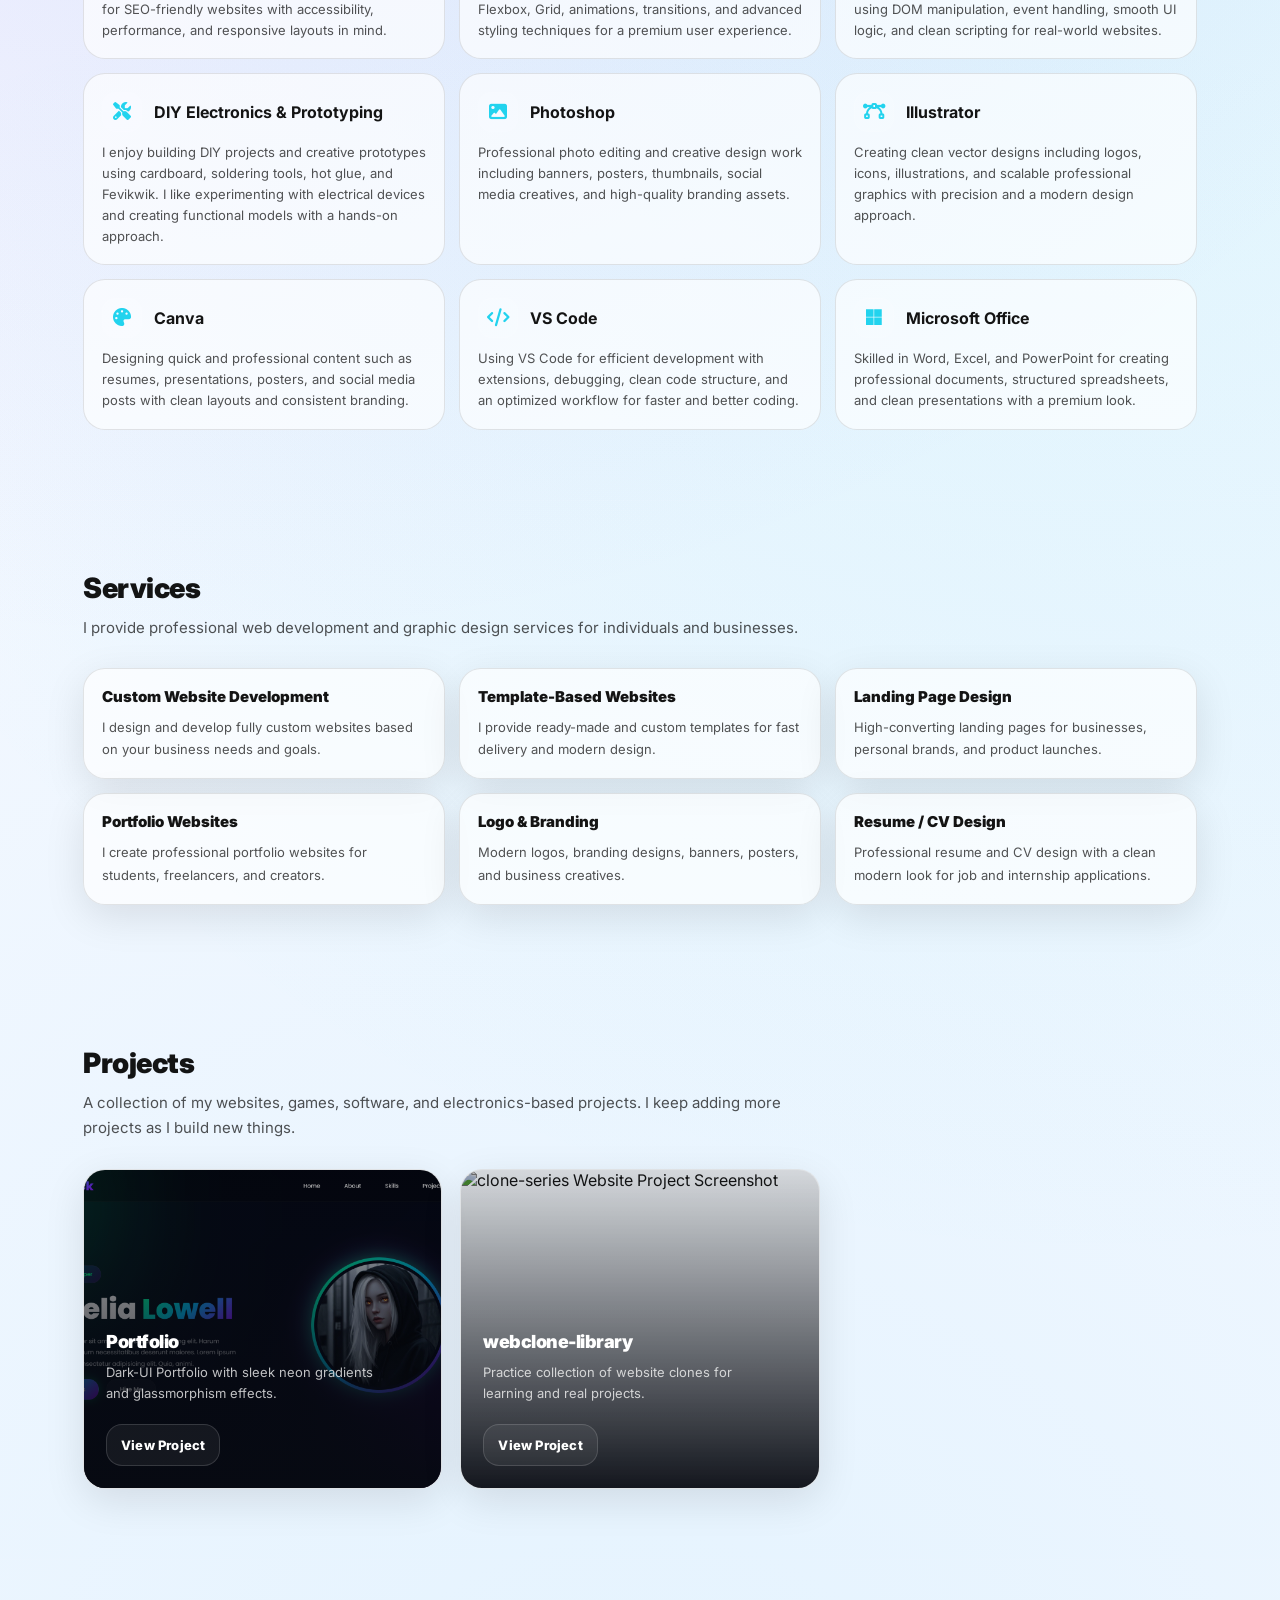
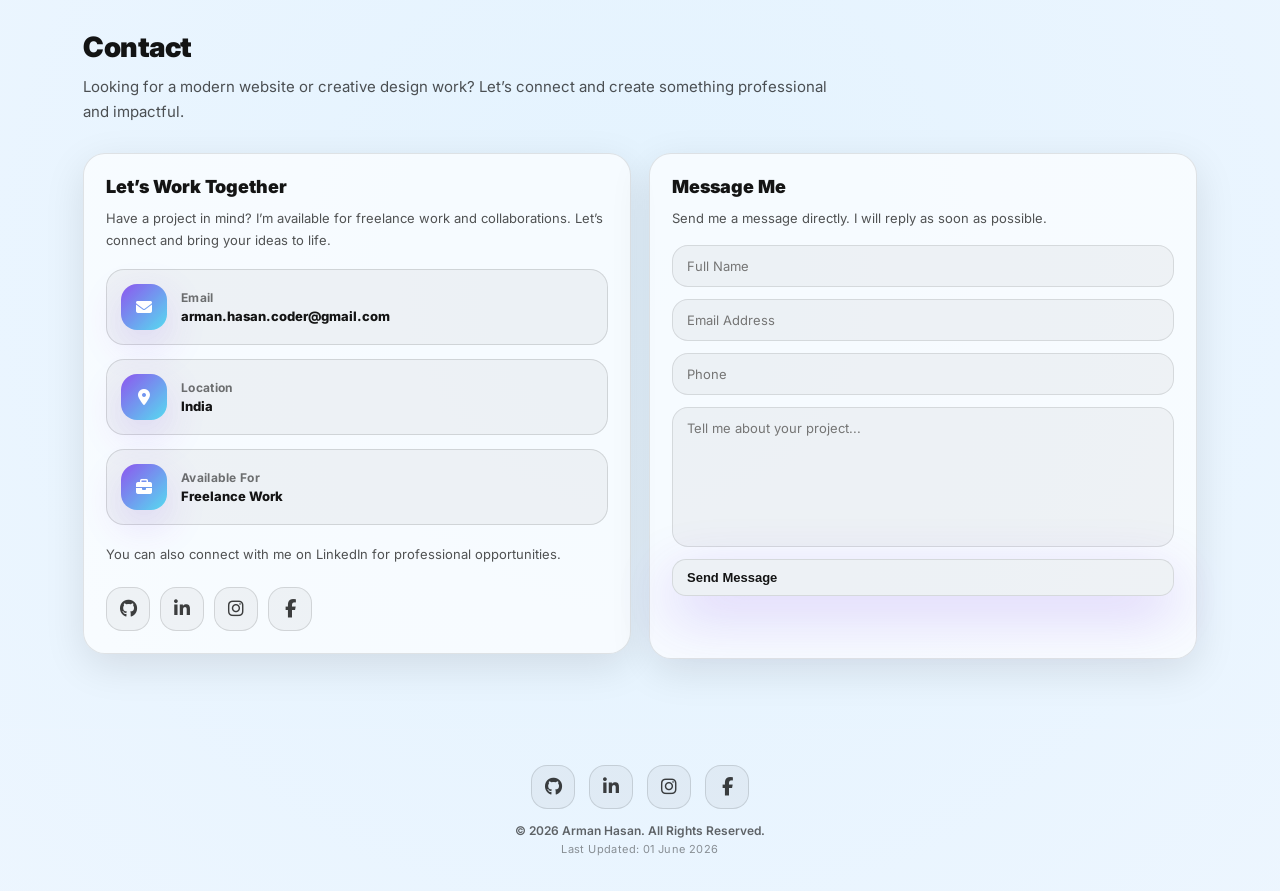
==== commit f9af36af: "update date in index footer" ====
--- a/index.html
+++ b/index.html
@@ -662,7 +662,7 @@
       © <span id="year"></span> Arman Hasan. All Rights Reserved.
     </p>
     <p class="footer-update">
-      Last Updated: 20 May 2026
+      Last Updated: 01 June 2026
     </p>
   </footer>
 
